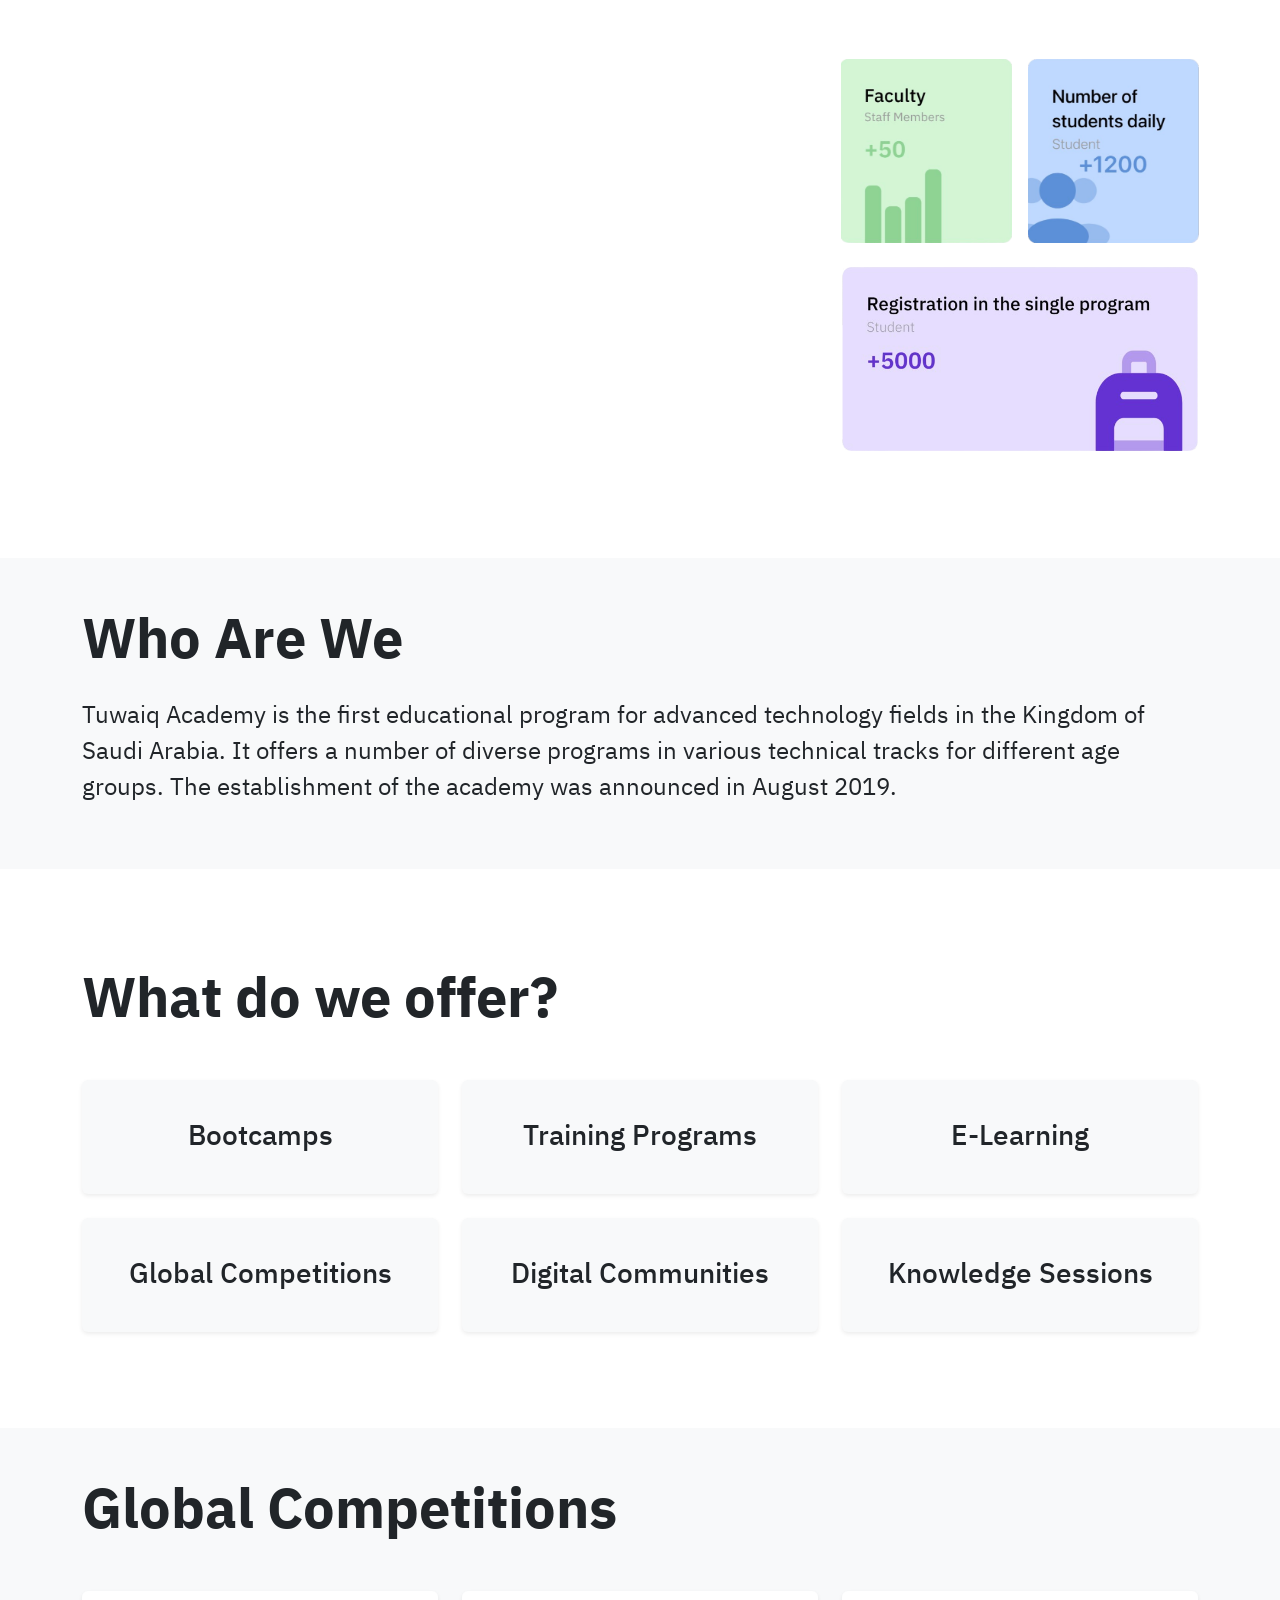
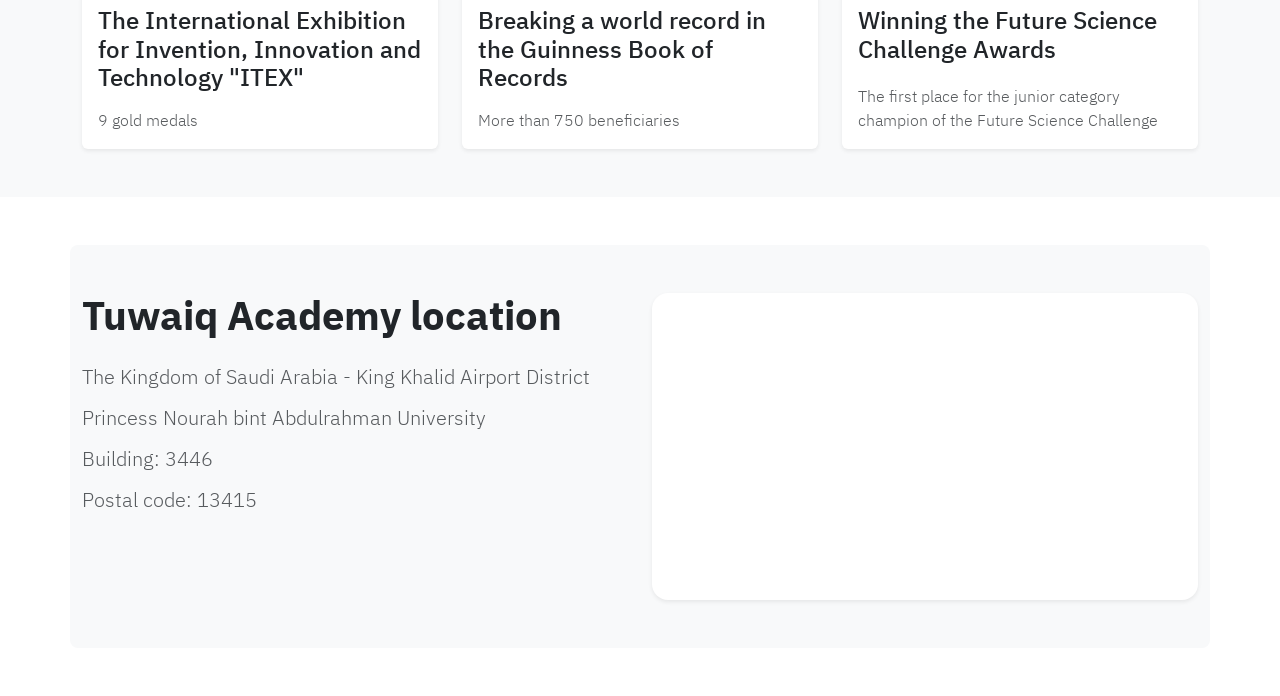
==== tuwaiq-about.html @ c7738448 "write an design tuwaiq-about.html" ====
<!doctype html>
<html lang="en">

<head>
    <meta charset="utf-8">
    <meta name="viewport" content="width=device-width, initial-scale=1">
    <title>Tuwaiq Partners</title>
    <link href="https://cdn.jsdelivr.net/npm/bootstrap@5.3.5/dist/css/bootstrap.min.css" rel="stylesheet"
        integrity="sha384-SgOJa3DmI69IUzQ2PVdRZhwQ+dy64/BUtbMJw1MZ8t5HZApcHrRKUc4W0kG879m7" crossorigin="anonymous">
    <link rel="icon" type="image/x-icon" href="https://cdn.tuwaiq.edu.sa/landing/images/logo/favicon.ico">
    <link href="https://fonts.googleapis.com/css2?family=IBM+Plex+Sans+Arabic&display=swap" rel="stylesheet">
    <link rel="stylesheet" href="p2-p3.css">
</head>

<body class="ibm-plex">
    <section>
        <div class="container py-5">

            <div class="row g-4 align-items-center">
                <div class="col-12 col-md-8">
                    <div class="ratio ratio-16x9 rounded-4 overflow-hidden">
                        <video src="media/page-3/introVideo.mp4" autoplay loop muted playsinline
                            class="w-100 h-100 object-fit-cover"></video>
                    </div>
                </div>
                <div class="col-12 col-md-4">
                    <div class="d-flex flex-column gap-4">
                        <div class="d-flex justify-content-center gap-3">
                            <img src="media/page-3/tuwaiq-faculy-N.png" alt="Faculty" class="img-fluid"
                                style="max-width: 48%;">
                            <img src="media/page-3/tuwaiq-students-N.png" alt="Students" class="img-fluid"
                                style="max-width: 48%;">
                        </div>
                        <img src="media/page-3/tuwaiq-registration-N.png" alt="Registration" class="img-fluid w-100">
                    </div>
                </div>
            </div>

        </div>
    </section>

    <section>
        <div class="py-5 bg-light mt-5 mb-5">
            <div class="container">
                <h1 class="mb-4 display-4 fw-bold">Who Are We </h1>
                <p class="fs-4">Tuwaiq Academy is the first educational program for advanced technology fields in the
                    Kingdom of Saudi Arabia. It offers a number of diverse programs in various technical tracks for
                    different age groups. The establishment of the academy was announced in August 2019. </p>
            </div>
        </div>
    </section>
    <section>
        <div class="container py-5 mt-5 mb-5">
            <h1 class="mb-5 display-4 fw-bold">What do we offer?</h1>

            <div class="row row-cols-1 row-cols-sm-2 row-cols-md-3 g-4">
                <div class="col">
                    <div class="card bg-light rounded shadow-sm border-0 p-4 h-100">
                        <div class="card-body d-flex align-items-center justify-content-center">
                            <h3 class="card-title text-center mb-0">Bootcamps</h3>
                        </div>
                    </div>
                </div>
                <div class="col">
                    <div class="card bg-light rounded shadow-sm border-0 p-4 h-100">
                        <div class="card-body d-flex align-items-center justify-content-center">
                            <h3 class="card-title text-center mb-0">Training Programs</h3>
                        </div>
                    </div>
                </div>
                <div class="col">
                    <div class="card bg-light rounded shadow-sm border-0 p-4 h-100">
                        <div class="card-body d-flex align-items-center justify-content-center">
                            <h3 class="card-title text-center mb-0">E-Learning</h3>
                        </div>
                    </div>
                </div>
                <div class="col">
                    <div class="card bg-light rounded shadow-sm border-0 p-4 h-100">
                        <div class="card-body d-flex align-items-center justify-content-center">
                            <h3 class="card-title text-center mb-0">Global Competitions</h3>
                        </div>
                    </div>
                </div>
                <div class="col">
                    <div class="card bg-light rounded shadow-sm border-0 p-4 h-100">
                        <div class="card-body d-flex align-items-center justify-content-center">
                            <h3 class="card-title text-center mb-0">Digital Communities</h3>
                        </div>
                    </div>
                </div>
                <div class="col">
                    <div class="card bg-light rounded shadow-sm border-0 p-4 h-100">
                        <div class="card-body d-flex align-items-center justify-content-center">
                            <h3 class="card-title text-center mb-0">Knowledge Sessions</h3>
                        </div>
                    </div>
                </div>

            </div>
        </div>
    </section>

    <section>
        <div class="py-5 bg-light mt-5 mb-5">
            <div class="container">
                <h1 class="mb-5 display-4 fw-bold">
                    Global Competitions
                </h1>

                <div class="row row-cols-1 row-cols-sm-2 row-cols-md-3 g-4">

                    <!-- Card 1 -->
                    <div class="col">
                        <div class="card rounded shadow-sm border-0 h-100">
                            <div class="card-body d-flex flex-column">
                                <h4 class="card-title mb-3">
                                    The International Exhibition for Invention, Innovation and Technology "ITEX"
                                </h4>
                                <p class="text-muted fw-light mb-0 mt-auto">
                                    9 gold medals
                                </p>
                            </div>
                        </div>
                    </div>

                    <!-- Card 2 -->
                    <div class="col">
                        <div class="card rounded shadow-sm border-0 h-100">
                            <div class="card-body d-flex flex-column">
                                <h4 class="card-title mb-3">
                                    Breaking a world record in the Guinness Book of Records
                                </h4>
                                <p class="text-muted fw-light mb-0 mt-auto">
                                    More than 750 beneficiaries
                                </p>
                            </div>
                        </div>
                    </div>

                    <!-- Card 3 -->
                    <div class="col">
                        <div class="card rounded shadow-sm border-0 h-100">
                            <div class="card-body d-flex flex-column">
                                <h4 class="card-title mb-3">
                                    Winning the Future Science Challenge Awards
                                </h4>
                                <p class="text-muted fw-light mb-0 mt-auto">
                                    The first place for the junior category champion of the Future Science Challenge
                                </p>
                            </div>
                        </div>
                    </div>

                </div>
            </div>
        </div>
    </section>

    <section>
        <div class="py-5 bg-light mt-5 mb-5 container rounded-3">
          <div class="row g-4 align-items-start">
            <div class="col-12 col-md-6">
              <h1 class="mb-4 fw-bold">Tuwaiq Academy location</h1>
              <p class="fw-light text-muted lh-sm fs-5">
                The Kingdom of Saudi Arabia - King Khalid Airport District
              </p>
              <p class="fw-light text-muted lh-sm fs-5">
                Princess Nourah bint Abdulrahman University
              </p>
              <p class="fw-light text-muted lh-sm fs-5">
                Building: 3446
              </p>
              <p class="fw-light text-muted lh-sm fs-5">
                Postal code: 13415
              </p>
            </div>
            <div class="col-12 col-md-6">
              <div class="card border-0 shadow-sm h-100 rounded-4">
                <div class="ratio ratio-16x9 ">
                  <iframe 
                    title="Tuwaiq Academy"
                    src="https://www.google.com/maps/embed?pb=!1m18!1m12!1m3!1d1810.1539078448845!2d46.71170533923792!3d24.85333437641443!2m3!1f0!2f0!3f0!3m2!1i1024!2i768!4f13.1!3m3!1m2!1s0x3e2efbd2d9c324c7%3A0x9124f530f1b56443!2sTuwaiq%20Academy!5e0!3m2!1sen!2ssa!4v1680601816319!5m2!1sen!2ssa" 
                    class="border-0 rounded-4"
                    allowfullscreen=""
                    loading="lazy"
                    referrerpolicy="no-referrer-when-downgrade">
                  </iframe>
                </div>
              </div>
            </div>
          </div>
        </div>
      </section>
      
    <script src="https://cdn.jsdelivr.net/npm/bootstrap@5.3.5/dist/js/bootstrap.bundle.min.js"
        integrity="sha384-k6d4wzSIapyDyv1kpU366/PK5hCdSbCRGRCMv+eplOQJWyd1fbcAu9OCUj5zNLiq" crossorigin="anonymous">
        </script>
</body>

</html>
---- p2-p3.css ----
.ui-sans-serif{
    font-family: ui-sans-serif,system-ui,sans-serif,"Apple Color Emoji","Segoe UI Emoji",Segoe UI Symbol,"Noto Color Emoji";
}
.gray-darker {
    background-color: #F0F0F0;
}

.logo-size {
    object-fit: contain;
}
.ibm-plex {
    font-family: 'IBM Plex Sans Arabic', sans-serif !important;
  }
  
.lite-brimary{
background-color: #f3f8ff;
}
.font-light {
    font-weight: 300;
}
.font-light-gray{
    color: #898989;
}
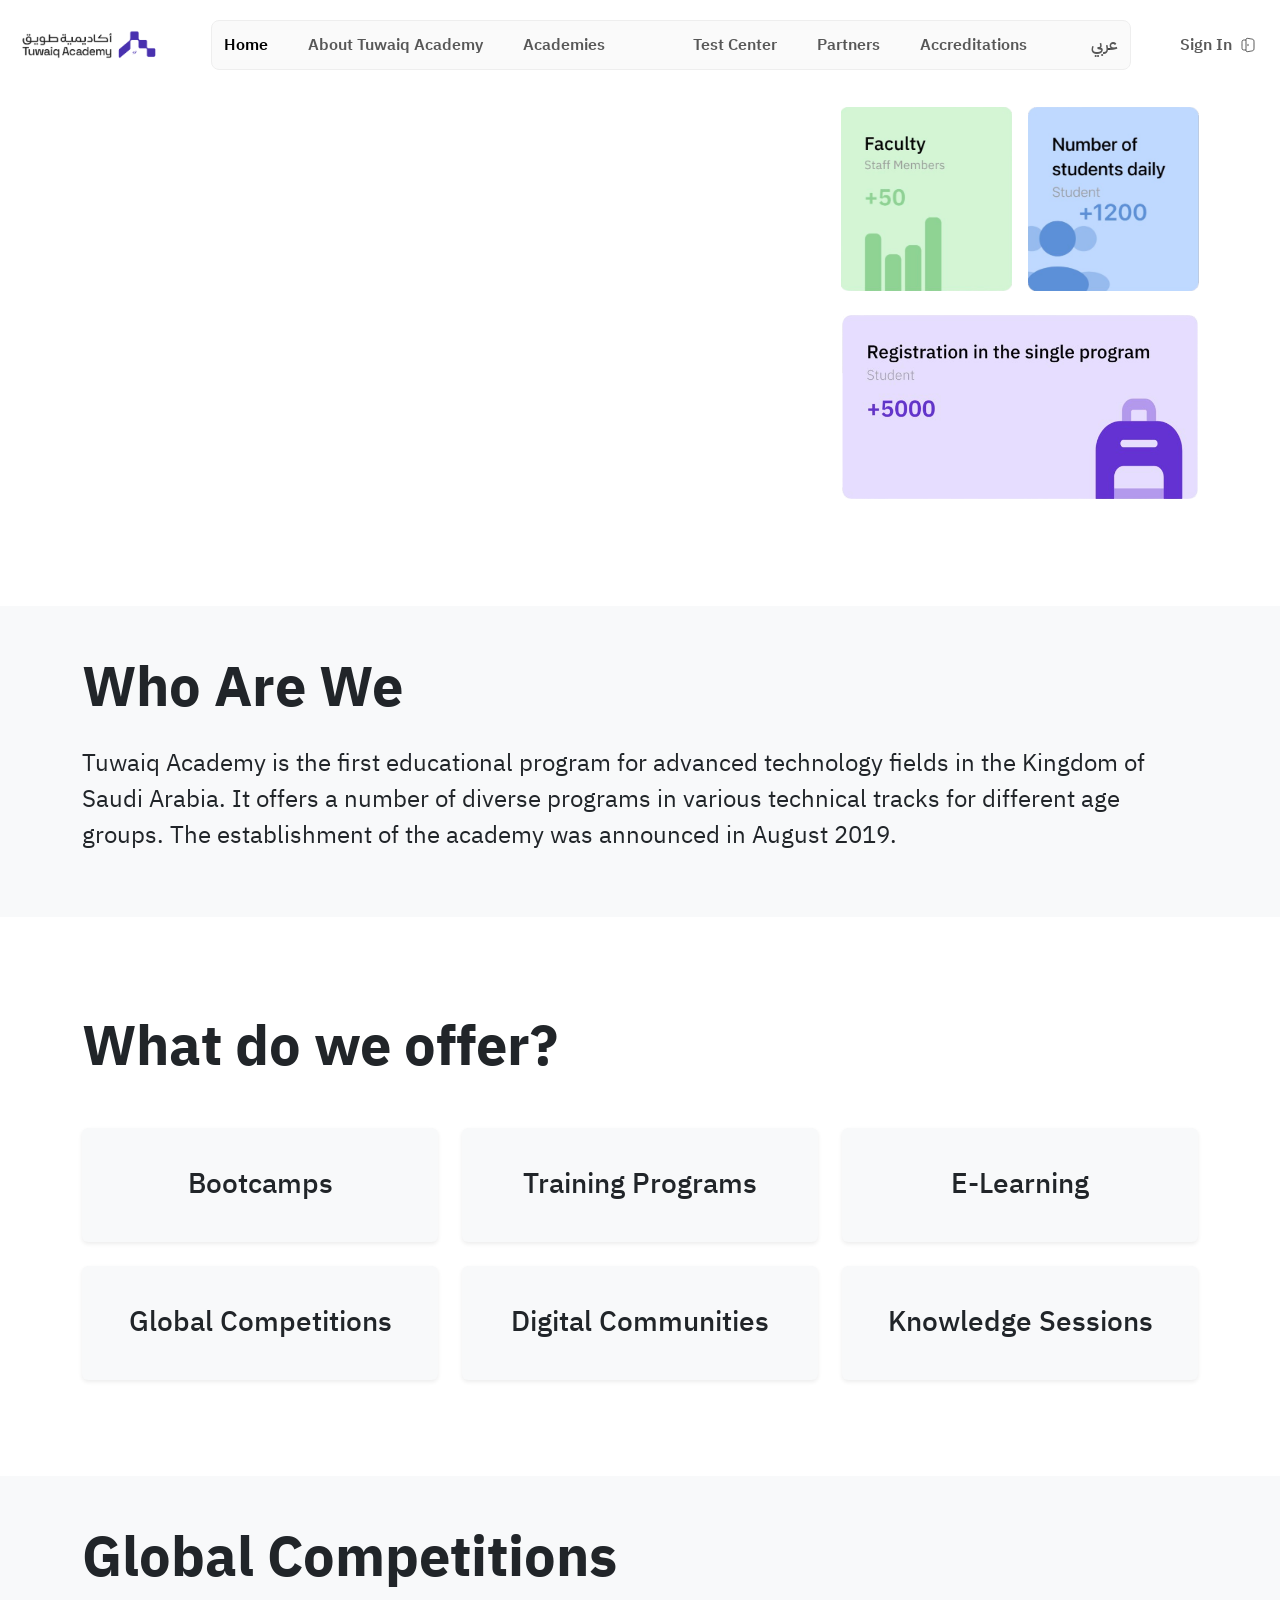
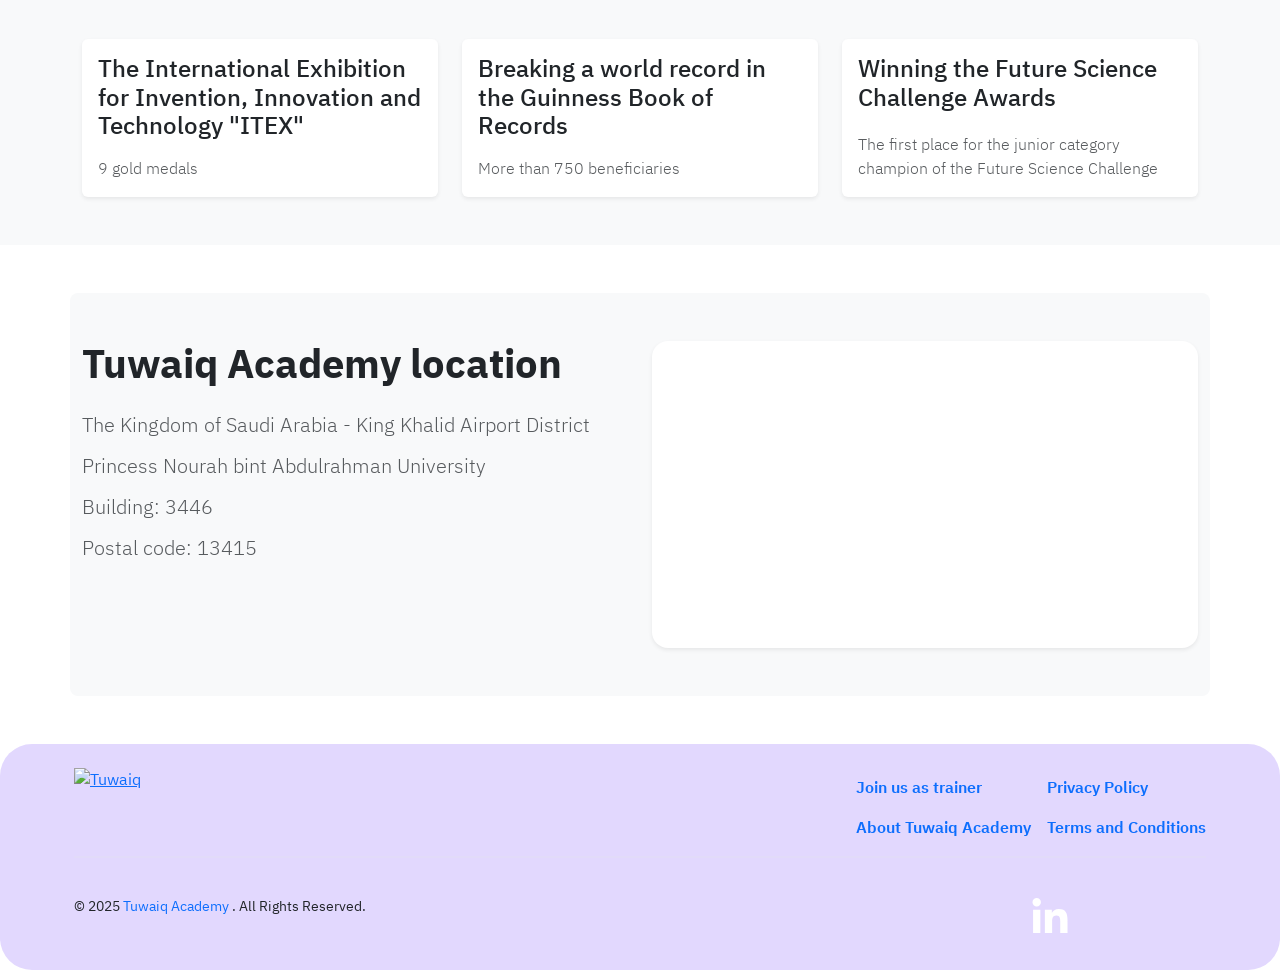
==== commit f437e77d: "add nav-bar and footer to other pages" ====
--- a/tuwaiq-about.html
+++ b/tuwaiq-about.html
@@ -12,7 +12,87 @@
     <link rel="stylesheet" href="p2-p3.css">
 </head>
 
-<body class="ibm-plex">
+<body class="ibm-plex mt-5">
+
+    <section>
+        <nav class="navbar navbar-expand-lg navbar-blur fixed-top">
+            <div class="container-fluid mx-1">
+                <!-- Logo -->
+                <a class="navbar-brand me-4" href="/">
+                    <img src="./media/logo-h.png" alt="Tuwaiq Academy" style="height: 7vh" />
+                </a>
+                <!-- Toggler (mobile) -->
+                <button class="navbar-toggler" type="button" data-bs-toggle="collapse" data-bs-target="#mainNav"
+                    aria-controls="mainNav" aria-expanded="false" aria-label="Toggle navigation">
+                    <span class="navbar-toggler-icon"></span>
+                </button>
+
+                <!-- Collapsible content -->
+                <div class="collapse navbar-collapse align-items-center" id="mainNav">
+                    <div
+                        class="d-flex flex-column flex-md-row collapse navbar-collapse justify-content-center gap-3 mb-md-0 mb-3">
+                        <div class="d-flex flex-column flex-md-row gap-5 p-1" style="
+                    border: #eeeeee 1px solid;
+                    background-color: #fafafa;
+                    border-radius: 0.5rem;
+                  ">
+                            <!-- Left + middle nav links -->
+                            <ul class="navbar-nav align-items-center gap-4">
+                                <li class="nav-item">
+                                    <a class="nav-link active fw-semibold" href="#">Home</a>
+                                </li>
+                                <li class="nav-item">
+                                    <a class="nav-link fw-semibold" href="#">About Tuwaiq Academy</a>
+                                </li>
+                                <li class="nav-item">
+                                    <a class="nav-link fw-semibold" href="#">Academies</a>
+                                </li>
+                                <!-- Divider (only on lg+) -->
+                                <div class="nav-divider d-none d-lg-block"></div>
+                            </ul>
+
+                            <!-- more nav links -->
+                            <ul class="navbar-nav align-items-center gap-4">
+                                <!-- remove this border -->
+                                <li class="nav-item">
+                                    <a class="nav-link fw-semibold" href="#">Test Center</a>
+                                </li>
+                                <li class="nav-item">
+                                    <a class="nav-link fw-semibold" href="#">Partners</a>
+                                </li>
+                                <li class="nav-item">
+                                    <a class="nav-link fw-semibold" href="#">Accreditations</a>
+                                </li>
+                                <!-- Divider (only on lg+) -->
+                                <div class="nav-divider d-none d-lg-block"></div>
+                                <li class="nav-item">
+                                    <a class="nav-link lang-pill fw-semibold" href="#">عربي</a>
+                                </li>
+                            </ul>
+                        </div>
+                    </div>
+
+                    <!-- push the next items to the right -->
+                    <ul class="navbar-nav ms-auto align-items-center">
+                        <li class="nav-item ms-3">
+                            <a class="nav-link signin-pill fw-semibold d-flex align-items-center" href="#">
+                                Sign In
+                                <svg xmlns="http://www.w3.org/2000/svg" width="1em" height="1em" fill="currentColor"
+                                    class="ms-2" viewBox="0 0 24 24">
+                                    <g fill="none" stroke="currentColor" stroke-width="1.5">
+                                        <path
+                                            d="M9 4.5H8c-2.357 0-3.536 0-4.268.732S3 7.143 3 9.5v5c0 2.357 0 3.535.732 4.268S5.643 19.5 8 19.5h1M9 6.476c0-2.293 0-3.44.707-4.067s1.788-.439 3.95-.062l2.33.407c2.394.417 3.591.626 4.302 1.504.711.879.711 2.149.711 4.69v6.105c0 2.54 0 3.81-.71 4.689-.712.878-1.91 1.087-4.304 1.505l-2.328.406c-2.162.377-3.243.565-3.95-.062S9 19.817 9 17.524z" />
+                                        <path stroke-linecap="round" d="M12 11v2" />
+                                    </g>
+                                </svg>
+                            </a>
+                        </li>
+                    </ul>
+                </div>
+            </div>
+        </nav>
+    </section>
+
     <section>
         <div class="container py-5">
 
@@ -159,40 +239,174 @@
 
     <section>
         <div class="py-5 bg-light mt-5 mb-5 container rounded-3">
-          <div class="row g-4 align-items-start">
-            <div class="col-12 col-md-6">
-              <h1 class="mb-4 fw-bold">Tuwaiq Academy location</h1>
-              <p class="fw-light text-muted lh-sm fs-5">
-                The Kingdom of Saudi Arabia - King Khalid Airport District
-              </p>
-              <p class="fw-light text-muted lh-sm fs-5">
-                Princess Nourah bint Abdulrahman University
-              </p>
-              <p class="fw-light text-muted lh-sm fs-5">
-                Building: 3446
-              </p>
-              <p class="fw-light text-muted lh-sm fs-5">
-                Postal code: 13415
-              </p>
-            </div>
-            <div class="col-12 col-md-6">
-              <div class="card border-0 shadow-sm h-100 rounded-4">
-                <div class="ratio ratio-16x9 ">
-                  <iframe 
-                    title="Tuwaiq Academy"
-                    src="https://www.google.com/maps/embed?pb=!1m18!1m12!1m3!1d1810.1539078448845!2d46.71170533923792!3d24.85333437641443!2m3!1f0!2f0!3f0!3m2!1i1024!2i768!4f13.1!3m3!1m2!1s0x3e2efbd2d9c324c7%3A0x9124f530f1b56443!2sTuwaiq%20Academy!5e0!3m2!1sen!2ssa!4v1680601816319!5m2!1sen!2ssa" 
-                    class="border-0 rounded-4"
-                    allowfullscreen=""
-                    loading="lazy"
-                    referrerpolicy="no-referrer-when-downgrade">
-                  </iframe>
-                </div>
-              </div>
-            </div>
-          </div>
-        </div>
-      </section>
-      
+            <div class="row g-4 align-items-start">
+                <div class="col-12 col-md-6">
+                    <h1 class="mb-4 fw-bold">Tuwaiq Academy location</h1>
+                    <p class="fw-light text-muted lh-sm fs-5">
+                        The Kingdom of Saudi Arabia - King Khalid Airport District
+                    </p>
+                    <p class="fw-light text-muted lh-sm fs-5">
+                        Princess Nourah bint Abdulrahman University
+                    </p>
+                    <p class="fw-light text-muted lh-sm fs-5">
+                        Building: 3446
+                    </p>
+                    <p class="fw-light text-muted lh-sm fs-5">
+                        Postal code: 13415
+                    </p>
+                </div>
+                <div class="col-12 col-md-6">
+                    <div class="card border-0 shadow-sm h-100 rounded-4">
+                        <div class="ratio ratio-16x9 ">
+                            <iframe title="Tuwaiq Academy"
+                                src="https://www.google.com/maps/embed?pb=!1m18!1m12!1m3!1d1810.1539078448845!2d46.71170533923792!3d24.85333437641443!2m3!1f0!2f0!3f0!3m2!1i1024!2i768!4f13.1!3m3!1m2!1s0x3e2efbd2d9c324c7%3A0x9124f530f1b56443!2sTuwaiq%20Academy!5e0!3m2!1sen!2ssa!4v1680601816319!5m2!1sen!2ssa"
+                                class="border-0 rounded-4" allowfullscreen="" loading="lazy"
+                                referrerpolicy="no-referrer-when-downgrade">
+                            </iframe>
+                        </div>
+                    </div>
+                </div>
+            </div>
+        </div>
+    </section>
+
+
+    <footer>
+        <div class="py-4 rounded-5 w-100 align-items-center" style="background-color: #e2d8fe">
+            <div class="container-xl mx-auto px-1 text-center text-sm-start rounded-5">
+                <!-- logo + links -->
+                <div
+                    class="d-flex flex-column flex-md-row align-items-center justify-content-center justify-content-md-between">
+                    <!-- logo on the left -->
+                    <div class="mb-3 mb-md-0">
+                        <a href="/" class="d-flex align-items-center gap-3">
+                            <img src="https://cdn.tuwaiq.edu.sa/landing/images/logo/logo-h.png" alt="Tuwaiq"
+                                style="height: 5rem" />
+                        </a>
+                    </div>
+
+                    <!-- links pushed to the right on md+ -->
+                    <div class="d-flex flex-column flex-md-row gap-3 ms-md-auto">
+                        <!-- First column -->
+                        <div class="flex-fill">
+                            <ul class="list-unstyled fw-semibold mb-0">
+                                <li class="mb-3">
+                                    <a href="https://tuwaiq.edu.sa/form/YxdJKJwy"
+                                        class="text-decoration-none text-tuwaiq">
+                                        Join us as trainer
+                                    </a>
+                                </li>
+                                <li>
+                                    <a href="/about" class="text-decoration-none text-tuwaiq">
+                                        About Tuwaiq Academy
+                                    </a>
+                                </li>
+                            </ul>
+                        </div>
+
+                        <!-- Second column -->
+                        <div class="flex-fill">
+                            <ul class="list-unstyled fw-semibold mb-0">
+                                <li class="mb-3">
+                                    <a href="/privacy" class="text-decoration-none text-tuwaiq">
+                                        Privacy Policy
+                                    </a>
+                                </li>
+                                <li>
+                                    <a href="/terms" class="text-decoration-none text-tuwaiq">
+                                        Terms and Conditions
+                                    </a>
+                                </li>
+                            </ul>
+                        </div>
+                    </div>
+                </div>
+
+                <!-- divider -->
+                <hr class="my-2 border border-custom" />
+
+                <!-- copyright + social icons -->
+                <div class="d-flex flex-column-reverse align-items-center flex-md-row justify-content-md-between">
+                    <span class="small mt-3 mt-md-0 text-tuwaiq">
+                        © 2025
+                        <a href="https://tuwaiq.edu.sa/" class="list-unstyled text-decoration-none text-tuwaiq">
+                            Tuwaiq Academy </a>. All Rights Reserved.
+                    </span>
+
+                    <div class="d-flex mt-3 gap-0 mt-md-4">
+                        <!-- LinkedIn -->
+                        <a href="https://www.linkedin.com/company/tuwaiqacademy">
+                            <div
+                                class="bg-purple rounded-pill p-2 d-flex justify-content-center align-items-center social-icon">
+                                <svg xmlns="http://www.w3.org/2000/svg" height="40" width="40" viewBox="0 0 448 512">
+                                    <path fill="#ffffff"
+                                        d="M100.3 448H7.4V148.9h92.9zM53.8 108.1C24.1 108.1 0 83.5 0 53.8a53.8 53.8 0 0 1 107.6 0c0 29.7-24.1 54.3-53.8 54.3zM447.9 448h-92.7V302.4c0-34.7-.7-79.2-48.3-79.2-48.3 0-55.7 37.7-55.7 76.7V448h-92.8V148.9h89.1v40.8h1.3c12.4-23.5 42.7-48.3 87.9-48.3 94 0 111.3 61.9 111.3 142.3V448z">
+                                    </path>
+                                </svg>
+                            </div>
+                            <span class="visually-hidden">LinkedIn</span>
+                        </a>
+
+                        <!-- Snapchat -->
+                        <a href="https://www.snapchat.com/add/tuwaiqacademy" class="text-white ms-3">
+                            <div
+                                class="bg-purple rounded-pill p-2 d-flex justify-content-center align-items-center social-icon">
+                                <svg xmlns="http://www.w3.org/2000/svg" viewBox="0 0 512 512">
+                                    <path fill="#ffffff"
+                                        d="M496.9 366.6c-3.4-9.2-9.8-14.1-17.1-18.2-1.4-.8-2.6-1.5-3.7-1.9-2.2-1.1-4.4-2.2-6.6-3.4-22.8-12.1-40.6-27.3-53-45.4a102.9 102.9 0 0 1 -9.1-16.1c-1.1-3-1-4.7-.2-6.3a10.2 10.2 0 0 1 2.9-3c3.9-2.6 8-5.2 10.7-7 4.9-3.2 8.8-5.7 11.2-7.4 9.4-6.5 15.9-13.5 20-21.3a42.4 42.4 0 0 0 2.1-35.2c-6.2-16.3-21.6-26.4-40.3-26.4a55.5 55.5 0 0 0 -11.7 1.2c-1 .2-2.1 .5-3.1 .7 .2-11.2-.1-22.9-1.1-34.5-3.5-40.8-17.8-62.1-32.7-79.2A130.2 130.2 0 0 0 332.1 36.4C309.5 23.5 283.9 17 256 17S202.6 23.5 180 36.4a129.7 129.7 0 0 0 -33.3 26.8c-14.9 17-29.2 38.4-32.7 79.2-1 11.6-1.2 23.4-1.1 34.5-1-.3-2-.5-3.1-.7a55.5 55.5 0 0 0 -11.7-1.2c-18.7 0-34.1 10.1-40.3 26.4a42.4 42.4 0 0 0 2 35.2c4.1 7.8 10.7 14.7 20 21.3 2.5 1.7 6.4 4.2 11.2 7.4 2.6 1.7 6.5 4.2 10.3 6.7a11.1 11.1 0 0 1 3.3 3.3c.8 1.6 .8 3.4-.4 6.6a102 102 0 0 1 -8.9 15.8c-12.1 17.7-29.4 32.6-51.4 44.6C32.4 348.6 20.2 352.8 15.1 366.7c-3.9 10.5-1.3 22.5 8.5 32.6a49.1 49.1 0 0 0 12.4 9.4 134.3 134.3 0 0 0 30.3 12.1 20 20 0 0 1 6.1 2.7c3.6 3.1 3.1 7.9 7.8 14.8a34.5 34.5 0 0 0 9 9.1c10 6.9 21.3 7.4 33.2 7.8 10.8 .4 23 .9 36.9 5.5 5.8 1.9 11.8 5.6 18.7 9.9C194.8 481 217.7 495 256 495s61.3-14.1 78.1-24.4c6.9-4.2 12.9-7.9 18.5-9.8 13.9-4.6 26.2-5.1 36.9-5.5 11.9-.5 23.2-.9 33.2-7.8a34.6 34.6 0 0 0 10.2-11.2c3.4-5.8 3.3-9.9 6.6-12.8a19 19 0 0 1 5.8-2.6A134.9 134.9 0 0 0 476 408.7a48.3 48.3 0 0 0 13-10.2l.1-.1C498.4 388.5 500.7 376.9 496.9 366.6zm-34 18.3c-20.7 11.5-34.5 10.2-45.3 17.1-9.1 5.9-3.7 18.5-10.3 23.1-8.1 5.6-32.2-.4-63.2 9.9-25.6 8.5-42 32.8-88 32.8s-62-24.3-88.1-32.9c-31-10.3-55.1-4.2-63.2-9.9-6.6-4.6-1.2-17.2-10.3-23.1-10.7-6.9-24.5-5.7-45.3-17.1-13.2-7.3-5.7-11.8-1.3-13.9 75.1-36.4 87.1-92.6 87.7-96.7 .6-5 1.4-9-4.2-14.1-5.4-5-29.2-19.7-35.8-24.3-10.9-7.6-15.7-15.3-12.2-24.6 2.5-6.5 8.5-8.9 14.9-8.9a27.6 27.6 0 0 1 6 .7c12 2.6 23.7 8.6 30.4 10.2a10.7 10.7 0 0 0 2.5 .3c3.6 0 4.9-1.8 4.6-5.9-.8-13.1-2.6-38.7-.6-62.6 2.8-32.9 13.4-49.2 26-63.6 6.1-6.9 34.5-37 88.9-37s82.9 29.9 88.9 36.8c12.6 14.4 23.2 30.7 26 63.6 2.1 23.9 .3 49.5-.6 62.6-.3 4.3 1 5.9 4.6 5.9a10.6 10.6 0 0 0 2.5-.3c6.7-1.6 18.4-7.6 30.4-10.2a27.6 27.6 0 0 1 6-.7c6.4 0 12.4 2.5 14.9 8.9 3.5 9.4-1.2 17-12.2 24.6-6.6 4.6-30.4 19.3-35.8 24.3-5.6 5.1-4.8 9.1-4.2 14.1 .5 4.2 12.5 60.4 87.7 96.7C468.6 373 476.1 377.5 462.9 384.9z">
+                                    </path>
+                                </svg>
+                            </div>
+                            <span class="visually-hidden">Snapchat</span>
+                        </a>
+
+                        <!-- YouTube -->
+                        <a href="https://www.youtube.com/channel/UC_pOwgeaVK7bg3z7fJB5N8w" class="text-white ms-3">
+                            <div
+                                class="bg-purple rounded-pill p-2 d-flex justify-content-center align-items-center social-icon">
+                                <svg xmlns="http://www.w3.org/2000/svg" viewBox="0 0 576 512">
+                                    <path fill="#ffffff"
+                                        d="M549.7 124.1c-6.3-23.7-24.8-42.3-48.3-48.6C458.8 64 288 64 288 64S117.2 64 74.6 75.5c-23.5 6.3-42 24.9-48.3 48.6-11.4 42.9-11.4 132.3-11.4 132.3s0 89.4 11.4 132.3c6.3 23.7 24.8 41.5 48.3 47.8C117.2 448 288 448 288 448s170.8 0 213.4-11.5c23.5-6.3 42-24.2 48.3-47.8 11.4-42.9 11.4-132.3 11.4-132.3s0-89.4-11.4-132.3zm-317.5 213.5V175.2l142.7 81.2-142.7 81.2z">
+                                    </path>
+                                </svg>
+                            </div>
+                            <span class="visually-hidden">YouTube</span>
+                        </a>
+
+                        <!-- Twitter -->
+                        <a href="https://twitter.com/TuwaiqAcademy" class="text-white ms-3">
+                            <div
+                                class="bg-purple rounded-pill p-2 d-flex justify-content-center align-items-center social-icon">
+                                <!-- insert the full original Twitter <svg> here -->
+                                <svg xmlns="http://www.w3.org/2000/svg" viewBox="0 0 512 512">
+                                    <path fill="#ffffff"
+                                        d="M389.2 48h70.6L305.6 224.2 487 464H345L233.7 318.6 106.5 464H35.8L200.7 275.5 26.8 48H172.4L272.9 180.9 389.2 48zM364.4 421.8h39.1L151.1 88h-42L364.4 421.8z">
+                                    </path>
+                                </svg>
+                            </div>
+                            <span class="visually-hidden">Twitter</span>
+                        </a>
+
+                        <!-- Discord -->
+                        <a href="https://discord.gg/DWpUH7wFxj" class="text-white ms-3">
+                            <div
+                                class="bg-purple rounded-pill p-2 d-flex justify-content-center align-items-center social-icon">
+                                <svg aria-hidden="true" xmlns="http://www.w3.org/2000/svg" fill="currentColor"
+                                    viewBox="0 0 21 16">
+                                    <path
+                                        d="M16.942 1.556a16.3 16.3 0 0 0-4.126-1.3 12.04 12.04 0 0 0-.529 1.1 15.175 15.175 0 0 0-4.573 0 11.585 11.585 0 0 0-.535-1.1 16.274 16.274 0 0 0-4.129 1.3A17.392 17.392 0 0 0 .182 13.218a15.785 15.785 0 0 0 4.963 2.521c.41-.564.773-1.16 1.084-1.785a10.63 10.63 0 0 1-1.706-.83c.143-.106.283-.217.418-.33a11.664 11.664 0 0 0 10.118 0c.137.113.277.224.418.33-.544.328-1.116.606-1.71.832a12.52 12.52 0 0 0 1.084 1.785 16.46 16.46 0 0 0 5.064-2.595 17.286 17.286 0 0 0-2.973-11.59ZM6.678 10.813a1.941 1.941 0 0 1-1.8-2.045 1.93 1.93 0 0 1 1.8-2.047 1.919 1.919 0 0 1 1.8 2.047 1.93 1.93 0 0 1-1.8 2.045Zm6.644 0a1.94 1.94 0 0 1-1.8-2.045 1.93 1.93 0 0 1 1.8-2.047 1.918 1.918 0 0 1 1.8 2.047 1.93 1.93 0 0 1-1.8 2.045Z">
+                                    </path>
+                                </svg>
+                            </div>
+                            <span class="visually-hidden">Discord</span>
+                        </a>
+                    </div>
+                </div>
+            </div>
+        </div>
+
+    </footer>
+
     <script src="https://cdn.jsdelivr.net/npm/bootstrap@5.3.5/dist/js/bootstrap.bundle.min.js"
         integrity="sha384-k6d4wzSIapyDyv1kpU366/PK5hCdSbCRGRCMv+eplOQJWyd1fbcAu9OCUj5zNLiq" crossorigin="anonymous">
         </script>
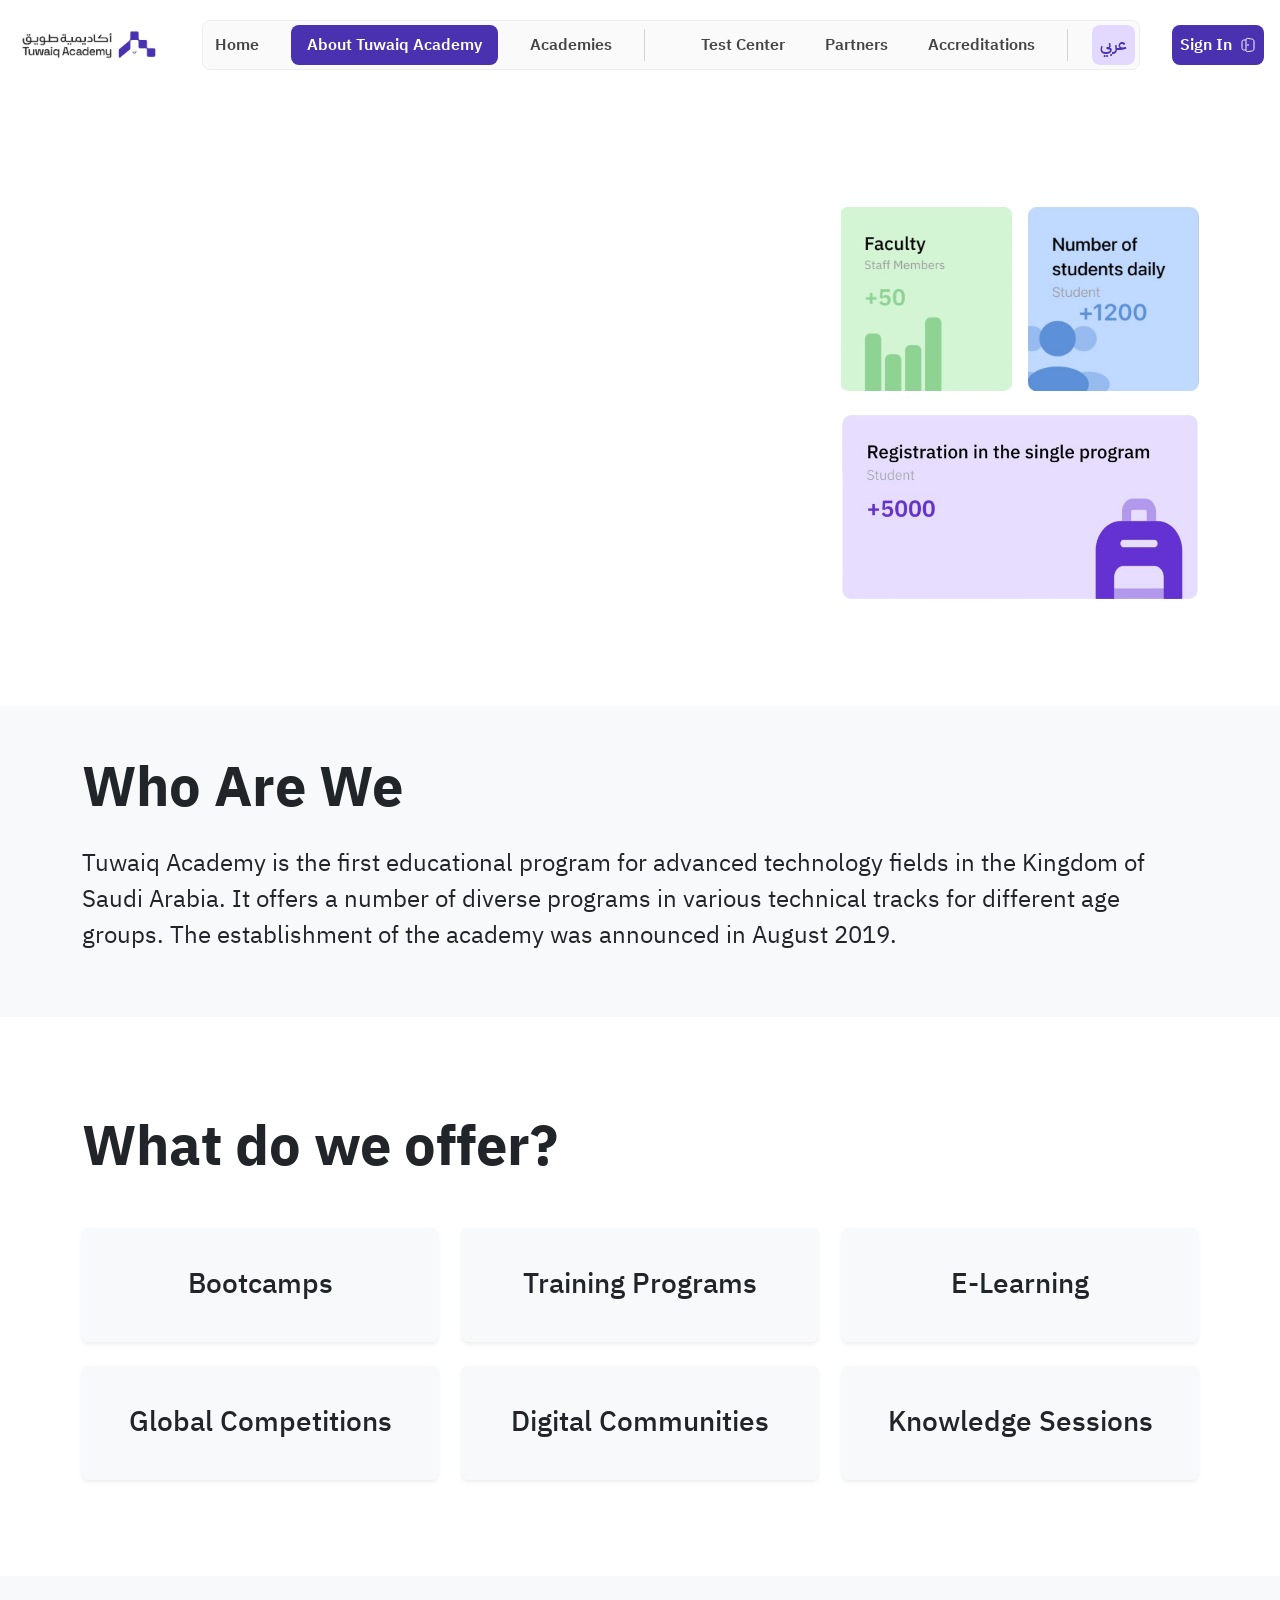
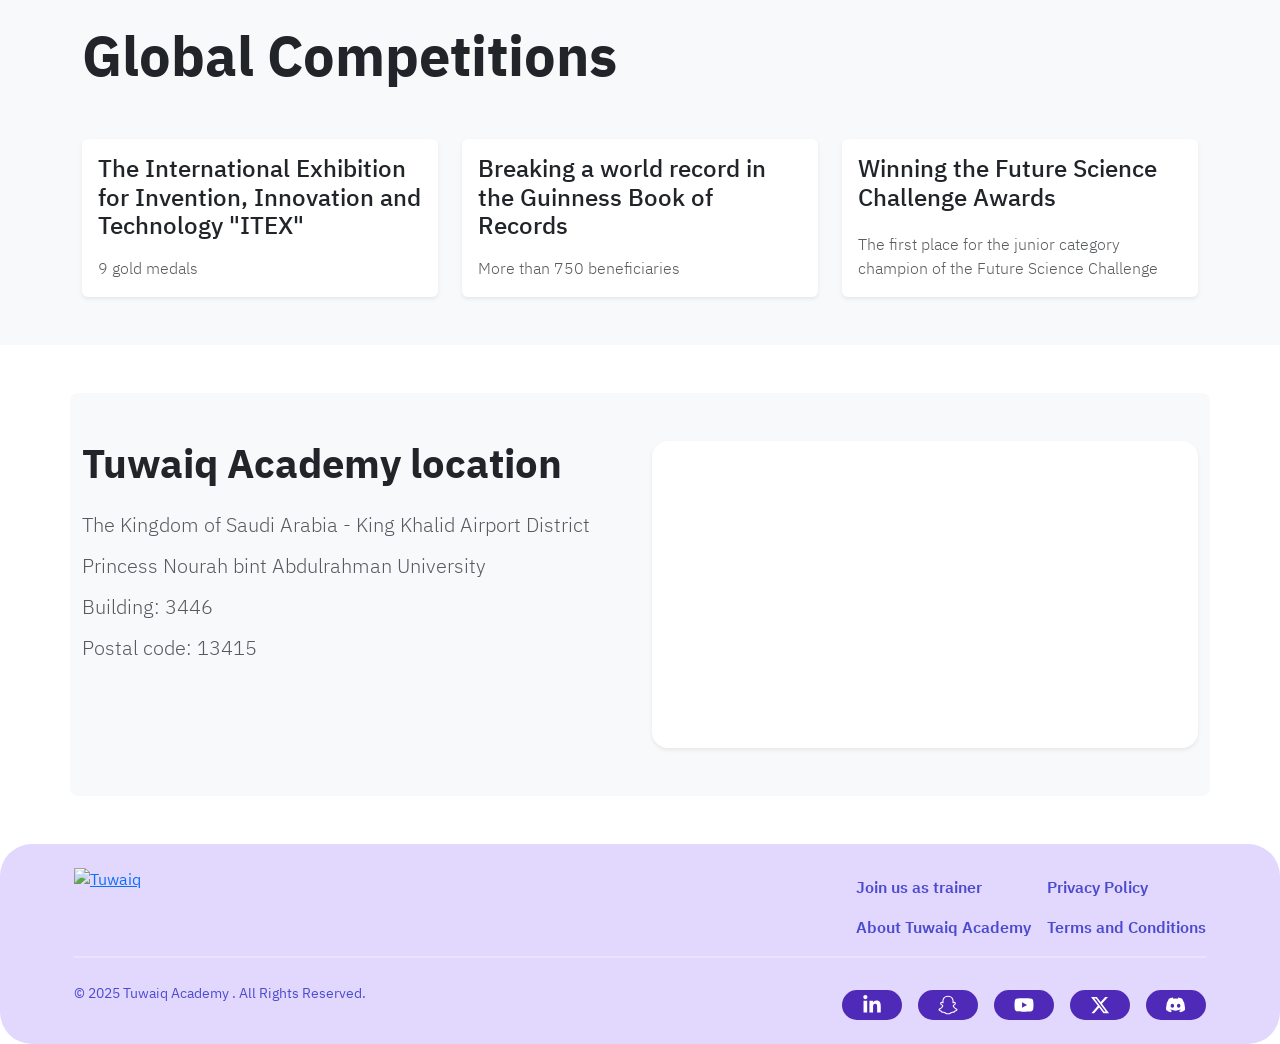
==== commit f7948aa6: "added footer/header style and links" ====
--- a/tuwaiq-about.html
+++ b/tuwaiq-about.html
@@ -1,415 +1,526 @@
-<!doctype html>
+<!DOCTYPE html>
 <html lang="en">
-
-<head>
-    <meta charset="utf-8">
-    <meta name="viewport" content="width=device-width, initial-scale=1">
+  <head>
+    <meta charset="utf-8" />
+    <meta name="viewport" content="width=device-width, initial-scale=1" />
     <title>Tuwaiq Partners</title>
-    <link href="https://cdn.jsdelivr.net/npm/bootstrap@5.3.5/dist/css/bootstrap.min.css" rel="stylesheet"
-        integrity="sha384-SgOJa3DmI69IUzQ2PVdRZhwQ+dy64/BUtbMJw1MZ8t5HZApcHrRKUc4W0kG879m7" crossorigin="anonymous">
-    <link rel="icon" type="image/x-icon" href="https://cdn.tuwaiq.edu.sa/landing/images/logo/favicon.ico">
-    <link href="https://fonts.googleapis.com/css2?family=IBM+Plex+Sans+Arabic&display=swap" rel="stylesheet">
-    <link rel="stylesheet" href="p2-p3.css">
-</head>
-
-<body class="ibm-plex mt-5">
-
+    <link
+      href="https://cdn.jsdelivr.net/npm/bootstrap@5.3.5/dist/css/bootstrap.min.css"
+      rel="stylesheet"
+      integrity="sha384-SgOJa3DmI69IUzQ2PVdRZhwQ+dy64/BUtbMJw1MZ8t5HZApcHrRKUc4W0kG879m7"
+      crossorigin="anonymous"
+    />
+    <link
+      rel="icon"
+      type="image/x-icon"
+      href="https://cdn.tuwaiq.edu.sa/landing/images/logo/favicon.ico"
+    />
+    <link
+      href="https://fonts.googleapis.com/css2?family=IBM+Plex+Sans+Arabic&display=swap"
+      rel="stylesheet"
+    />
+    <link rel="stylesheet" href="p2-p3.css" />
+    <link rel="stylesheet" href="style.css" />
+  </head>
+
+  <body class="ibm-plex mt-5">
     <section>
-        <nav class="navbar navbar-expand-lg navbar-blur fixed-top">
-            <div class="container-fluid mx-1">
-                <!-- Logo -->
-                <a class="navbar-brand me-4" href="/">
-                    <img src="./media/logo-h.png" alt="Tuwaiq Academy" style="height: 7vh" />
+      <nav class="navbar navbar-expand-lg navbar-blur fixed-top">
+        <div class="container-fluid mx-1">
+          <!-- Logo -->
+          <a class="navbar-brand me-4" href="/">
+            <img
+              src="./media/logo-h.png"
+              alt="Tuwaiq Academy"
+              style="height: 7vh"
+            />
+          </a>
+          <!-- Toggler (mobile) -->
+          <button
+            class="navbar-toggler"
+            type="button"
+            data-bs-toggle="collapse"
+            data-bs-target="#mainNav"
+            aria-controls="mainNav"
+            aria-expanded="false"
+            aria-label="Toggle navigation"
+          >
+            <span class="navbar-toggler-icon"></span>
+          </button>
+
+          <!-- Collapsible content -->
+          <div class="collapse navbar-collapse align-items-center" id="mainNav">
+            <div
+              class="d-flex flex-column flex-md-row collapse navbar-collapse justify-content-center gap-3 mb-md-0 mb-3"
+            >
+              <div
+                class="d-flex flex-column flex-md-row gap-5 p-1"
+                style="
+                  border: #eeeeee 1px solid;
+                  background-color: #fafafa;
+                  border-radius: 0.5rem;
+                "
+              >
+                <!-- Left + middle nav links -->
+                <ul class="navbar-nav align-items-center gap-4">
+                  <li class="nav-item">
+                    <a class="nav-link fw-semibold" href="index.html">Home</a>
+                  </li>
+                  <li class="nav-item">
+                    <a
+                      class="nav-link active fw-semibold"
+                      href="tuwaiq-about.html"
+                      >About Tuwaiq Academy</a
+                    >
+                  </li>
+                  <li class="nav-item">
+                    <a class="nav-link fw-semibold" href="#">Academies</a>
+                  </li>
+                  <!-- Divider (only on lg+) -->
+                  <div class="nav-divider d-none d-lg-block"></div>
+                </ul>
+
+                <!-- more nav links -->
+                <ul class="navbar-nav align-items-center gap-4">
+                  <!-- remove this border -->
+                  <li class="nav-item">
+                    <a class="nav-link fw-semibold" href="#">Test Center</a>
+                  </li>
+                  <li class="nav-item">
+                    <a class="nav-link fw-semibold" href="tuwaiq-Partners.html"
+                      >Partners</a
+                    >
+                  </li>
+                  <li class="nav-item">
+                    <a class="nav-link fw-semibold" href="#">Accreditations</a>
+                  </li>
+                  <!-- Divider (only on lg+) -->
+                  <div class="nav-divider d-none d-lg-block"></div>
+                  <li class="nav-item">
+                    <a class="nav-link lang-pill fw-semibold" href="#">عربي</a>
+                  </li>
+                </ul>
+              </div>
+            </div>
+
+            <!-- push the next items to the right -->
+            <ul class="navbar-nav ms-auto align-items-center">
+              <li class="nav-item ms-3">
+                <a
+                  class="nav-link signin-pill fw-semibold d-flex align-items-center"
+                  href="#"
+                >
+                  Sign In
+                  <svg
+                    xmlns="http://www.w3.org/2000/svg"
+                    width="1em"
+                    height="1em"
+                    fill="currentColor"
+                    class="ms-2"
+                    viewBox="0 0 24 24"
+                  >
+                    <g fill="none" stroke="currentColor" stroke-width="1.5">
+                      <path
+                        d="M9 4.5H8c-2.357 0-3.536 0-4.268.732S3 7.143 3 9.5v5c0 2.357 0 3.535.732 4.268S5.643 19.5 8 19.5h1M9 6.476c0-2.293 0-3.44.707-4.067s1.788-.439 3.95-.062l2.33.407c2.394.417 3.591.626 4.302 1.504.711.879.711 2.149.711 4.69v6.105c0 2.54 0 3.81-.71 4.689-.712.878-1.91 1.087-4.304 1.505l-2.328.406c-2.162.377-3.243.565-3.95-.062S9 19.817 9 17.524z"
+                      />
+                      <path stroke-linecap="round" d="M12 11v2" />
+                    </g>
+                  </svg>
                 </a>
-                <!-- Toggler (mobile) -->
-                <button class="navbar-toggler" type="button" data-bs-toggle="collapse" data-bs-target="#mainNav"
-                    aria-controls="mainNav" aria-expanded="false" aria-label="Toggle navigation">
-                    <span class="navbar-toggler-icon"></span>
-                </button>
-
-                <!-- Collapsible content -->
-                <div class="collapse navbar-collapse align-items-center" id="mainNav">
-                    <div
-                        class="d-flex flex-column flex-md-row collapse navbar-collapse justify-content-center gap-3 mb-md-0 mb-3">
-                        <div class="d-flex flex-column flex-md-row gap-5 p-1" style="
-                    border: #eeeeee 1px solid;
-                    background-color: #fafafa;
-                    border-radius: 0.5rem;
-                  ">
-                            <!-- Left + middle nav links -->
-                            <ul class="navbar-nav align-items-center gap-4">
-                                <li class="nav-item">
-                                    <a class="nav-link active fw-semibold" href="#">Home</a>
-                                </li>
-                                <li class="nav-item">
-                                    <a class="nav-link fw-semibold" href="#">About Tuwaiq Academy</a>
-                                </li>
-                                <li class="nav-item">
-                                    <a class="nav-link fw-semibold" href="#">Academies</a>
-                                </li>
-                                <!-- Divider (only on lg+) -->
-                                <div class="nav-divider d-none d-lg-block"></div>
-                            </ul>
-
-                            <!-- more nav links -->
-                            <ul class="navbar-nav align-items-center gap-4">
-                                <!-- remove this border -->
-                                <li class="nav-item">
-                                    <a class="nav-link fw-semibold" href="#">Test Center</a>
-                                </li>
-                                <li class="nav-item">
-                                    <a class="nav-link fw-semibold" href="#">Partners</a>
-                                </li>
-                                <li class="nav-item">
-                                    <a class="nav-link fw-semibold" href="#">Accreditations</a>
-                                </li>
-                                <!-- Divider (only on lg+) -->
-                                <div class="nav-divider d-none d-lg-block"></div>
-                                <li class="nav-item">
-                                    <a class="nav-link lang-pill fw-semibold" href="#">عربي</a>
-                                </li>
-                            </ul>
-                        </div>
-                    </div>
-
-                    <!-- push the next items to the right -->
-                    <ul class="navbar-nav ms-auto align-items-center">
-                        <li class="nav-item ms-3">
-                            <a class="nav-link signin-pill fw-semibold d-flex align-items-center" href="#">
-                                Sign In
-                                <svg xmlns="http://www.w3.org/2000/svg" width="1em" height="1em" fill="currentColor"
-                                    class="ms-2" viewBox="0 0 24 24">
-                                    <g fill="none" stroke="currentColor" stroke-width="1.5">
-                                        <path
-                                            d="M9 4.5H8c-2.357 0-3.536 0-4.268.732S3 7.143 3 9.5v5c0 2.357 0 3.535.732 4.268S5.643 19.5 8 19.5h1M9 6.476c0-2.293 0-3.44.707-4.067s1.788-.439 3.95-.062l2.33.407c2.394.417 3.591.626 4.302 1.504.711.879.711 2.149.711 4.69v6.105c0 2.54 0 3.81-.71 4.689-.712.878-1.91 1.087-4.304 1.505l-2.328.406c-2.162.377-3.243.565-3.95-.062S9 19.817 9 17.524z" />
-                                        <path stroke-linecap="round" d="M12 11v2" />
-                                    </g>
-                                </svg>
-                            </a>
-                        </li>
-                    </ul>
-                </div>
-            </div>
-        </nav>
+              </li>
+            </ul>
+          </div>
+        </div>
+      </nav>
     </section>
 
     <section>
-        <div class="container py-5">
-
-            <div class="row g-4 align-items-center">
-                <div class="col-12 col-md-8">
-                    <div class="ratio ratio-16x9 rounded-4 overflow-hidden">
-                        <video src="media/page-3/introVideo.mp4" autoplay loop muted playsinline
-                            class="w-100 h-100 object-fit-cover"></video>
-                    </div>
-                </div>
-                <div class="col-12 col-md-4">
-                    <div class="d-flex flex-column gap-4">
-                        <div class="d-flex justify-content-center gap-3">
-                            <img src="media/page-3/tuwaiq-faculy-N.png" alt="Faculty" class="img-fluid"
-                                style="max-width: 48%;">
-                            <img src="media/page-3/tuwaiq-students-N.png" alt="Students" class="img-fluid"
-                                style="max-width: 48%;">
-                        </div>
-                        <img src="media/page-3/tuwaiq-registration-N.png" alt="Registration" class="img-fluid w-100">
-                    </div>
-                </div>
-            </div>
-
-        </div>
+      <div class="container py-5">
+        <div class="row g-4 align-items-center">
+          <div class="col-12 col-md-8">
+            <div class="ratio ratio-16x9 rounded-4 overflow-hidden">
+              <video
+                src="media/page-3/introVideo.mp4"
+                autoplay
+                loop
+                muted
+                playsinline
+                class="w-100 h-100 object-fit-cover"
+              ></video>
+            </div>
+          </div>
+          <div class="col-12 col-md-4">
+            <div class="d-flex flex-column gap-4">
+              <div class="d-flex justify-content-center gap-3">
+                <img
+                  src="media/page-3/tuwaiq-faculy-N.png"
+                  alt="Faculty"
+                  class="img-fluid"
+                  style="max-width: 48%"
+                />
+                <img
+                  src="media/page-3/tuwaiq-students-N.png"
+                  alt="Students"
+                  class="img-fluid"
+                  style="max-width: 48%"
+                />
+              </div>
+              <img
+                src="media/page-3/tuwaiq-registration-N.png"
+                alt="Registration"
+                class="img-fluid w-100"
+              />
+            </div>
+          </div>
+        </div>
+      </div>
     </section>
 
     <section>
-        <div class="py-5 bg-light mt-5 mb-5">
-            <div class="container">
-                <h1 class="mb-4 display-4 fw-bold">Who Are We </h1>
-                <p class="fs-4">Tuwaiq Academy is the first educational program for advanced technology fields in the
-                    Kingdom of Saudi Arabia. It offers a number of diverse programs in various technical tracks for
-                    different age groups. The establishment of the academy was announced in August 2019. </p>
-            </div>
-        </div>
+      <div class="py-5 bg-light mt-5 mb-5">
+        <div class="container">
+          <h1 class="mb-4 display-4 fw-bold">Who Are We</h1>
+          <p class="fs-4">
+            Tuwaiq Academy is the first educational program for advanced
+            technology fields in the Kingdom of Saudi Arabia. It offers a number
+            of diverse programs in various technical tracks for different age
+            groups. The establishment of the academy was announced in August
+            2019.
+          </p>
+        </div>
+      </div>
     </section>
     <section>
-        <div class="container py-5 mt-5 mb-5">
-            <h1 class="mb-5 display-4 fw-bold">What do we offer?</h1>
-
-            <div class="row row-cols-1 row-cols-sm-2 row-cols-md-3 g-4">
-                <div class="col">
-                    <div class="card bg-light rounded shadow-sm border-0 p-4 h-100">
-                        <div class="card-body d-flex align-items-center justify-content-center">
-                            <h3 class="card-title text-center mb-0">Bootcamps</h3>
-                        </div>
-                    </div>
-                </div>
-                <div class="col">
-                    <div class="card bg-light rounded shadow-sm border-0 p-4 h-100">
-                        <div class="card-body d-flex align-items-center justify-content-center">
-                            <h3 class="card-title text-center mb-0">Training Programs</h3>
-                        </div>
-                    </div>
-                </div>
-                <div class="col">
-                    <div class="card bg-light rounded shadow-sm border-0 p-4 h-100">
-                        <div class="card-body d-flex align-items-center justify-content-center">
-                            <h3 class="card-title text-center mb-0">E-Learning</h3>
-                        </div>
-                    </div>
-                </div>
-                <div class="col">
-                    <div class="card bg-light rounded shadow-sm border-0 p-4 h-100">
-                        <div class="card-body d-flex align-items-center justify-content-center">
-                            <h3 class="card-title text-center mb-0">Global Competitions</h3>
-                        </div>
-                    </div>
-                </div>
-                <div class="col">
-                    <div class="card bg-light rounded shadow-sm border-0 p-4 h-100">
-                        <div class="card-body d-flex align-items-center justify-content-center">
-                            <h3 class="card-title text-center mb-0">Digital Communities</h3>
-                        </div>
-                    </div>
-                </div>
-                <div class="col">
-                    <div class="card bg-light rounded shadow-sm border-0 p-4 h-100">
-                        <div class="card-body d-flex align-items-center justify-content-center">
-                            <h3 class="card-title text-center mb-0">Knowledge Sessions</h3>
-                        </div>
-                    </div>
-                </div>
-
-            </div>
-        </div>
+      <div class="container py-5 mt-5 mb-5">
+        <h1 class="mb-5 display-4 fw-bold">What do we offer?</h1>
+
+        <div class="row row-cols-1 row-cols-sm-2 row-cols-md-3 g-4">
+          <div class="col">
+            <div class="card bg-light rounded shadow-sm border-0 p-4 h-100">
+              <div
+                class="card-body d-flex align-items-center justify-content-center"
+              >
+                <h3 class="card-title text-center mb-0">Bootcamps</h3>
+              </div>
+            </div>
+          </div>
+          <div class="col">
+            <div class="card bg-light rounded shadow-sm border-0 p-4 h-100">
+              <div
+                class="card-body d-flex align-items-center justify-content-center"
+              >
+                <h3 class="card-title text-center mb-0">Training Programs</h3>
+              </div>
+            </div>
+          </div>
+          <div class="col">
+            <div class="card bg-light rounded shadow-sm border-0 p-4 h-100">
+              <div
+                class="card-body d-flex align-items-center justify-content-center"
+              >
+                <h3 class="card-title text-center mb-0">E-Learning</h3>
+              </div>
+            </div>
+          </div>
+          <div class="col">
+            <div class="card bg-light rounded shadow-sm border-0 p-4 h-100">
+              <div
+                class="card-body d-flex align-items-center justify-content-center"
+              >
+                <h3 class="card-title text-center mb-0">Global Competitions</h3>
+              </div>
+            </div>
+          </div>
+          <div class="col">
+            <div class="card bg-light rounded shadow-sm border-0 p-4 h-100">
+              <div
+                class="card-body d-flex align-items-center justify-content-center"
+              >
+                <h3 class="card-title text-center mb-0">Digital Communities</h3>
+              </div>
+            </div>
+          </div>
+          <div class="col">
+            <div class="card bg-light rounded shadow-sm border-0 p-4 h-100">
+              <div
+                class="card-body d-flex align-items-center justify-content-center"
+              >
+                <h3 class="card-title text-center mb-0">Knowledge Sessions</h3>
+              </div>
+            </div>
+          </div>
+        </div>
+      </div>
     </section>
 
     <section>
-        <div class="py-5 bg-light mt-5 mb-5">
-            <div class="container">
-                <h1 class="mb-5 display-4 fw-bold">
-                    Global Competitions
-                </h1>
-
-                <div class="row row-cols-1 row-cols-sm-2 row-cols-md-3 g-4">
-
-                    <!-- Card 1 -->
-                    <div class="col">
-                        <div class="card rounded shadow-sm border-0 h-100">
-                            <div class="card-body d-flex flex-column">
-                                <h4 class="card-title mb-3">
-                                    The International Exhibition for Invention, Innovation and Technology "ITEX"
-                                </h4>
-                                <p class="text-muted fw-light mb-0 mt-auto">
-                                    9 gold medals
-                                </p>
-                            </div>
-                        </div>
-                    </div>
-
-                    <!-- Card 2 -->
-                    <div class="col">
-                        <div class="card rounded shadow-sm border-0 h-100">
-                            <div class="card-body d-flex flex-column">
-                                <h4 class="card-title mb-3">
-                                    Breaking a world record in the Guinness Book of Records
-                                </h4>
-                                <p class="text-muted fw-light mb-0 mt-auto">
-                                    More than 750 beneficiaries
-                                </p>
-                            </div>
-                        </div>
-                    </div>
-
-                    <!-- Card 3 -->
-                    <div class="col">
-                        <div class="card rounded shadow-sm border-0 h-100">
-                            <div class="card-body d-flex flex-column">
-                                <h4 class="card-title mb-3">
-                                    Winning the Future Science Challenge Awards
-                                </h4>
-                                <p class="text-muted fw-light mb-0 mt-auto">
-                                    The first place for the junior category champion of the Future Science Challenge
-                                </p>
-                            </div>
-                        </div>
-                    </div>
-
-                </div>
-            </div>
-        </div>
+      <div class="py-5 bg-light mt-5 mb-5">
+        <div class="container">
+          <h1 class="mb-5 display-4 fw-bold">Global Competitions</h1>
+
+          <div class="row row-cols-1 row-cols-sm-2 row-cols-md-3 g-4">
+            <!-- Card 1 -->
+            <div class="col">
+              <div class="card rounded shadow-sm border-0 h-100">
+                <div class="card-body d-flex flex-column">
+                  <h4 class="card-title mb-3">
+                    The International Exhibition for Invention, Innovation and
+                    Technology "ITEX"
+                  </h4>
+                  <p class="text-muted fw-light mb-0 mt-auto">9 gold medals</p>
+                </div>
+              </div>
+            </div>
+
+            <!-- Card 2 -->
+            <div class="col">
+              <div class="card rounded shadow-sm border-0 h-100">
+                <div class="card-body d-flex flex-column">
+                  <h4 class="card-title mb-3">
+                    Breaking a world record in the Guinness Book of Records
+                  </h4>
+                  <p class="text-muted fw-light mb-0 mt-auto">
+                    More than 750 beneficiaries
+                  </p>
+                </div>
+              </div>
+            </div>
+
+            <!-- Card 3 -->
+            <div class="col">
+              <div class="card rounded shadow-sm border-0 h-100">
+                <div class="card-body d-flex flex-column">
+                  <h4 class="card-title mb-3">
+                    Winning the Future Science Challenge Awards
+                  </h4>
+                  <p class="text-muted fw-light mb-0 mt-auto">
+                    The first place for the junior category champion of the
+                    Future Science Challenge
+                  </p>
+                </div>
+              </div>
+            </div>
+          </div>
+        </div>
+      </div>
     </section>
 
     <section>
-        <div class="py-5 bg-light mt-5 mb-5 container rounded-3">
-            <div class="row g-4 align-items-start">
-                <div class="col-12 col-md-6">
-                    <h1 class="mb-4 fw-bold">Tuwaiq Academy location</h1>
-                    <p class="fw-light text-muted lh-sm fs-5">
-                        The Kingdom of Saudi Arabia - King Khalid Airport District
-                    </p>
-                    <p class="fw-light text-muted lh-sm fs-5">
-                        Princess Nourah bint Abdulrahman University
-                    </p>
-                    <p class="fw-light text-muted lh-sm fs-5">
-                        Building: 3446
-                    </p>
-                    <p class="fw-light text-muted lh-sm fs-5">
-                        Postal code: 13415
-                    </p>
-                </div>
-                <div class="col-12 col-md-6">
-                    <div class="card border-0 shadow-sm h-100 rounded-4">
-                        <div class="ratio ratio-16x9 ">
-                            <iframe title="Tuwaiq Academy"
-                                src="https://www.google.com/maps/embed?pb=!1m18!1m12!1m3!1d1810.1539078448845!2d46.71170533923792!3d24.85333437641443!2m3!1f0!2f0!3f0!3m2!1i1024!2i768!4f13.1!3m3!1m2!1s0x3e2efbd2d9c324c7%3A0x9124f530f1b56443!2sTuwaiq%20Academy!5e0!3m2!1sen!2ssa!4v1680601816319!5m2!1sen!2ssa"
-                                class="border-0 rounded-4" allowfullscreen="" loading="lazy"
-                                referrerpolicy="no-referrer-when-downgrade">
-                            </iframe>
-                        </div>
-                    </div>
-                </div>
-            </div>
-        </div>
+      <div class="py-5 bg-light mt-5 mb-5 container rounded-3">
+        <div class="row g-4 align-items-start">
+          <div class="col-12 col-md-6">
+            <h1 class="mb-4 fw-bold">Tuwaiq Academy location</h1>
+            <p class="fw-light text-muted lh-sm fs-5">
+              The Kingdom of Saudi Arabia - King Khalid Airport District
+            </p>
+            <p class="fw-light text-muted lh-sm fs-5">
+              Princess Nourah bint Abdulrahman University
+            </p>
+            <p class="fw-light text-muted lh-sm fs-5">Building: 3446</p>
+            <p class="fw-light text-muted lh-sm fs-5">Postal code: 13415</p>
+          </div>
+          <div class="col-12 col-md-6">
+            <div class="card border-0 shadow-sm h-100 rounded-4">
+              <div class="ratio ratio-16x9">
+                <iframe
+                  title="Tuwaiq Academy"
+                  src="https://www.google.com/maps/embed?pb=!1m18!1m12!1m3!1d1810.1539078448845!2d46.71170533923792!3d24.85333437641443!2m3!1f0!2f0!3f0!3m2!1i1024!2i768!4f13.1!3m3!1m2!1s0x3e2efbd2d9c324c7%3A0x9124f530f1b56443!2sTuwaiq%20Academy!5e0!3m2!1sen!2ssa!4v1680601816319!5m2!1sen!2ssa"
+                  class="border-0 rounded-4"
+                  allowfullscreen=""
+                  loading="lazy"
+                  referrerpolicy="no-referrer-when-downgrade"
+                >
+                </iframe>
+              </div>
+            </div>
+          </div>
+        </div>
+      </div>
     </section>
 
-
     <footer>
-        <div class="py-4 rounded-5 w-100 align-items-center" style="background-color: #e2d8fe">
-            <div class="container-xl mx-auto px-1 text-center text-sm-start rounded-5">
-                <!-- logo + links -->
+      <div
+        class="py-4 rounded-5 w-100 align-items-center"
+        style="background-color: #e2d8fe"
+      >
+        <div
+          class="container-xl mx-auto px-1 text-center text-sm-start rounded-5"
+        >
+          <!-- logo + links -->
+          <div
+            class="d-flex flex-column flex-md-row align-items-center justify-content-center justify-content-md-between"
+          >
+            <!-- logo on the left -->
+            <div class="mb-3 mb-md-0">
+              <a href="/" class="d-flex align-items-center gap-3">
+                <img
+                  src="https://cdn.tuwaiq.edu.sa/landing/images/logo/logo-h.png"
+                  alt="Tuwaiq"
+                  style="height: 5rem"
+                />
+              </a>
+            </div>
+
+            <!-- links pushed to the right on md+ -->
+            <div class="d-flex flex-column flex-md-row gap-3 ms-md-auto">
+              <!-- First column -->
+              <div class="flex-fill">
+                <ul class="list-unstyled fw-semibold mb-0">
+                  <li class="mb-3">
+                    <a
+                      href="https://tuwaiq.edu.sa/form/YxdJKJwy"
+                      class="text-decoration-none text-tuwaiq"
+                    >
+                      Join us as trainer
+                    </a>
+                  </li>
+                  <li>
+                    <a href="/about" class="text-decoration-none text-tuwaiq">
+                      About Tuwaiq Academy
+                    </a>
+                  </li>
+                </ul>
+              </div>
+
+              <!-- Second column -->
+              <div class="flex-fill">
+                <ul class="list-unstyled fw-semibold mb-0">
+                  <li class="mb-3">
+                    <a href="/privacy" class="text-decoration-none text-tuwaiq">
+                      Privacy Policy
+                    </a>
+                  </li>
+                  <li>
+                    <a href="/terms" class="text-decoration-none text-tuwaiq">
+                      Terms and Conditions
+                    </a>
+                  </li>
+                </ul>
+              </div>
+            </div>
+          </div>
+
+          <!-- divider -->
+          <hr class="my-2 border border-custom" />
+
+          <!-- copyright + social icons -->
+          <div
+            class="d-flex flex-column-reverse align-items-center flex-md-row justify-content-md-between"
+          >
+            <span class="small mt-3 mt-md-0 text-tuwaiq">
+              © 2025
+              <a
+                href="https://tuwaiq.edu.sa/"
+                class="list-unstyled text-decoration-none text-tuwaiq"
+              >
+                Tuwaiq Academy </a
+              >. All Rights Reserved.
+            </span>
+
+            <div class="d-flex mt-3 gap-0 mt-md-4">
+              <!-- LinkedIn -->
+              <a href="https://www.linkedin.com/company/tuwaiqacademy">
                 <div
-                    class="d-flex flex-column flex-md-row align-items-center justify-content-center justify-content-md-between">
-                    <!-- logo on the left -->
-                    <div class="mb-3 mb-md-0">
-                        <a href="/" class="d-flex align-items-center gap-3">
-                            <img src="https://cdn.tuwaiq.edu.sa/landing/images/logo/logo-h.png" alt="Tuwaiq"
-                                style="height: 5rem" />
-                        </a>
-                    </div>
-
-                    <!-- links pushed to the right on md+ -->
-                    <div class="d-flex flex-column flex-md-row gap-3 ms-md-auto">
-                        <!-- First column -->
-                        <div class="flex-fill">
-                            <ul class="list-unstyled fw-semibold mb-0">
-                                <li class="mb-3">
-                                    <a href="https://tuwaiq.edu.sa/form/YxdJKJwy"
-                                        class="text-decoration-none text-tuwaiq">
-                                        Join us as trainer
-                                    </a>
-                                </li>
-                                <li>
-                                    <a href="/about" class="text-decoration-none text-tuwaiq">
-                                        About Tuwaiq Academy
-                                    </a>
-                                </li>
-                            </ul>
-                        </div>
-
-                        <!-- Second column -->
-                        <div class="flex-fill">
-                            <ul class="list-unstyled fw-semibold mb-0">
-                                <li class="mb-3">
-                                    <a href="/privacy" class="text-decoration-none text-tuwaiq">
-                                        Privacy Policy
-                                    </a>
-                                </li>
-                                <li>
-                                    <a href="/terms" class="text-decoration-none text-tuwaiq">
-                                        Terms and Conditions
-                                    </a>
-                                </li>
-                            </ul>
-                        </div>
-                    </div>
-                </div>
-
-                <!-- divider -->
-                <hr class="my-2 border border-custom" />
-
-                <!-- copyright + social icons -->
-                <div class="d-flex flex-column-reverse align-items-center flex-md-row justify-content-md-between">
-                    <span class="small mt-3 mt-md-0 text-tuwaiq">
-                        © 2025
-                        <a href="https://tuwaiq.edu.sa/" class="list-unstyled text-decoration-none text-tuwaiq">
-                            Tuwaiq Academy </a>. All Rights Reserved.
-                    </span>
-
-                    <div class="d-flex mt-3 gap-0 mt-md-4">
-                        <!-- LinkedIn -->
-                        <a href="https://www.linkedin.com/company/tuwaiqacademy">
-                            <div
-                                class="bg-purple rounded-pill p-2 d-flex justify-content-center align-items-center social-icon">
-                                <svg xmlns="http://www.w3.org/2000/svg" height="40" width="40" viewBox="0 0 448 512">
-                                    <path fill="#ffffff"
-                                        d="M100.3 448H7.4V148.9h92.9zM53.8 108.1C24.1 108.1 0 83.5 0 53.8a53.8 53.8 0 0 1 107.6 0c0 29.7-24.1 54.3-53.8 54.3zM447.9 448h-92.7V302.4c0-34.7-.7-79.2-48.3-79.2-48.3 0-55.7 37.7-55.7 76.7V448h-92.8V148.9h89.1v40.8h1.3c12.4-23.5 42.7-48.3 87.9-48.3 94 0 111.3 61.9 111.3 142.3V448z">
-                                    </path>
-                                </svg>
-                            </div>
-                            <span class="visually-hidden">LinkedIn</span>
-                        </a>
-
-                        <!-- Snapchat -->
-                        <a href="https://www.snapchat.com/add/tuwaiqacademy" class="text-white ms-3">
-                            <div
-                                class="bg-purple rounded-pill p-2 d-flex justify-content-center align-items-center social-icon">
-                                <svg xmlns="http://www.w3.org/2000/svg" viewBox="0 0 512 512">
-                                    <path fill="#ffffff"
-                                        d="M496.9 366.6c-3.4-9.2-9.8-14.1-17.1-18.2-1.4-.8-2.6-1.5-3.7-1.9-2.2-1.1-4.4-2.2-6.6-3.4-22.8-12.1-40.6-27.3-53-45.4a102.9 102.9 0 0 1 -9.1-16.1c-1.1-3-1-4.7-.2-6.3a10.2 10.2 0 0 1 2.9-3c3.9-2.6 8-5.2 10.7-7 4.9-3.2 8.8-5.7 11.2-7.4 9.4-6.5 15.9-13.5 20-21.3a42.4 42.4 0 0 0 2.1-35.2c-6.2-16.3-21.6-26.4-40.3-26.4a55.5 55.5 0 0 0 -11.7 1.2c-1 .2-2.1 .5-3.1 .7 .2-11.2-.1-22.9-1.1-34.5-3.5-40.8-17.8-62.1-32.7-79.2A130.2 130.2 0 0 0 332.1 36.4C309.5 23.5 283.9 17 256 17S202.6 23.5 180 36.4a129.7 129.7 0 0 0 -33.3 26.8c-14.9 17-29.2 38.4-32.7 79.2-1 11.6-1.2 23.4-1.1 34.5-1-.3-2-.5-3.1-.7a55.5 55.5 0 0 0 -11.7-1.2c-18.7 0-34.1 10.1-40.3 26.4a42.4 42.4 0 0 0 2 35.2c4.1 7.8 10.7 14.7 20 21.3 2.5 1.7 6.4 4.2 11.2 7.4 2.6 1.7 6.5 4.2 10.3 6.7a11.1 11.1 0 0 1 3.3 3.3c.8 1.6 .8 3.4-.4 6.6a102 102 0 0 1 -8.9 15.8c-12.1 17.7-29.4 32.6-51.4 44.6C32.4 348.6 20.2 352.8 15.1 366.7c-3.9 10.5-1.3 22.5 8.5 32.6a49.1 49.1 0 0 0 12.4 9.4 134.3 134.3 0 0 0 30.3 12.1 20 20 0 0 1 6.1 2.7c3.6 3.1 3.1 7.9 7.8 14.8a34.5 34.5 0 0 0 9 9.1c10 6.9 21.3 7.4 33.2 7.8 10.8 .4 23 .9 36.9 5.5 5.8 1.9 11.8 5.6 18.7 9.9C194.8 481 217.7 495 256 495s61.3-14.1 78.1-24.4c6.9-4.2 12.9-7.9 18.5-9.8 13.9-4.6 26.2-5.1 36.9-5.5 11.9-.5 23.2-.9 33.2-7.8a34.6 34.6 0 0 0 10.2-11.2c3.4-5.8 3.3-9.9 6.6-12.8a19 19 0 0 1 5.8-2.6A134.9 134.9 0 0 0 476 408.7a48.3 48.3 0 0 0 13-10.2l.1-.1C498.4 388.5 500.7 376.9 496.9 366.6zm-34 18.3c-20.7 11.5-34.5 10.2-45.3 17.1-9.1 5.9-3.7 18.5-10.3 23.1-8.1 5.6-32.2-.4-63.2 9.9-25.6 8.5-42 32.8-88 32.8s-62-24.3-88.1-32.9c-31-10.3-55.1-4.2-63.2-9.9-6.6-4.6-1.2-17.2-10.3-23.1-10.7-6.9-24.5-5.7-45.3-17.1-13.2-7.3-5.7-11.8-1.3-13.9 75.1-36.4 87.1-92.6 87.7-96.7 .6-5 1.4-9-4.2-14.1-5.4-5-29.2-19.7-35.8-24.3-10.9-7.6-15.7-15.3-12.2-24.6 2.5-6.5 8.5-8.9 14.9-8.9a27.6 27.6 0 0 1 6 .7c12 2.6 23.7 8.6 30.4 10.2a10.7 10.7 0 0 0 2.5 .3c3.6 0 4.9-1.8 4.6-5.9-.8-13.1-2.6-38.7-.6-62.6 2.8-32.9 13.4-49.2 26-63.6 6.1-6.9 34.5-37 88.9-37s82.9 29.9 88.9 36.8c12.6 14.4 23.2 30.7 26 63.6 2.1 23.9 .3 49.5-.6 62.6-.3 4.3 1 5.9 4.6 5.9a10.6 10.6 0 0 0 2.5-.3c6.7-1.6 18.4-7.6 30.4-10.2a27.6 27.6 0 0 1 6-.7c6.4 0 12.4 2.5 14.9 8.9 3.5 9.4-1.2 17-12.2 24.6-6.6 4.6-30.4 19.3-35.8 24.3-5.6 5.1-4.8 9.1-4.2 14.1 .5 4.2 12.5 60.4 87.7 96.7C468.6 373 476.1 377.5 462.9 384.9z">
-                                    </path>
-                                </svg>
-                            </div>
-                            <span class="visually-hidden">Snapchat</span>
-                        </a>
-
-                        <!-- YouTube -->
-                        <a href="https://www.youtube.com/channel/UC_pOwgeaVK7bg3z7fJB5N8w" class="text-white ms-3">
-                            <div
-                                class="bg-purple rounded-pill p-2 d-flex justify-content-center align-items-center social-icon">
-                                <svg xmlns="http://www.w3.org/2000/svg" viewBox="0 0 576 512">
-                                    <path fill="#ffffff"
-                                        d="M549.7 124.1c-6.3-23.7-24.8-42.3-48.3-48.6C458.8 64 288 64 288 64S117.2 64 74.6 75.5c-23.5 6.3-42 24.9-48.3 48.6-11.4 42.9-11.4 132.3-11.4 132.3s0 89.4 11.4 132.3c6.3 23.7 24.8 41.5 48.3 47.8C117.2 448 288 448 288 448s170.8 0 213.4-11.5c23.5-6.3 42-24.2 48.3-47.8 11.4-42.9 11.4-132.3 11.4-132.3s0-89.4-11.4-132.3zm-317.5 213.5V175.2l142.7 81.2-142.7 81.2z">
-                                    </path>
-                                </svg>
-                            </div>
-                            <span class="visually-hidden">YouTube</span>
-                        </a>
-
-                        <!-- Twitter -->
-                        <a href="https://twitter.com/TuwaiqAcademy" class="text-white ms-3">
-                            <div
-                                class="bg-purple rounded-pill p-2 d-flex justify-content-center align-items-center social-icon">
-                                <!-- insert the full original Twitter <svg> here -->
-                                <svg xmlns="http://www.w3.org/2000/svg" viewBox="0 0 512 512">
-                                    <path fill="#ffffff"
-                                        d="M389.2 48h70.6L305.6 224.2 487 464H345L233.7 318.6 106.5 464H35.8L200.7 275.5 26.8 48H172.4L272.9 180.9 389.2 48zM364.4 421.8h39.1L151.1 88h-42L364.4 421.8z">
-                                    </path>
-                                </svg>
-                            </div>
-                            <span class="visually-hidden">Twitter</span>
-                        </a>
-
-                        <!-- Discord -->
-                        <a href="https://discord.gg/DWpUH7wFxj" class="text-white ms-3">
-                            <div
-                                class="bg-purple rounded-pill p-2 d-flex justify-content-center align-items-center social-icon">
-                                <svg aria-hidden="true" xmlns="http://www.w3.org/2000/svg" fill="currentColor"
-                                    viewBox="0 0 21 16">
-                                    <path
-                                        d="M16.942 1.556a16.3 16.3 0 0 0-4.126-1.3 12.04 12.04 0 0 0-.529 1.1 15.175 15.175 0 0 0-4.573 0 11.585 11.585 0 0 0-.535-1.1 16.274 16.274 0 0 0-4.129 1.3A17.392 17.392 0 0 0 .182 13.218a15.785 15.785 0 0 0 4.963 2.521c.41-.564.773-1.16 1.084-1.785a10.63 10.63 0 0 1-1.706-.83c.143-.106.283-.217.418-.33a11.664 11.664 0 0 0 10.118 0c.137.113.277.224.418.33-.544.328-1.116.606-1.71.832a12.52 12.52 0 0 0 1.084 1.785 16.46 16.46 0 0 0 5.064-2.595 17.286 17.286 0 0 0-2.973-11.59ZM6.678 10.813a1.941 1.941 0 0 1-1.8-2.045 1.93 1.93 0 0 1 1.8-2.047 1.919 1.919 0 0 1 1.8 2.047 1.93 1.93 0 0 1-1.8 2.045Zm6.644 0a1.94 1.94 0 0 1-1.8-2.045 1.93 1.93 0 0 1 1.8-2.047 1.918 1.918 0 0 1 1.8 2.047 1.93 1.93 0 0 1-1.8 2.045Z">
-                                    </path>
-                                </svg>
-                            </div>
-                            <span class="visually-hidden">Discord</span>
-                        </a>
-                    </div>
-                </div>
-            </div>
-        </div>
-
+                  class="bg-purple rounded-pill p-2 d-flex justify-content-center align-items-center social-icon"
+                >
+                  <svg
+                    xmlns="http://www.w3.org/2000/svg"
+                    height="40"
+                    width="40"
+                    viewBox="0 0 448 512"
+                  >
+                    <path
+                      fill="#ffffff"
+                      d="M100.3 448H7.4V148.9h92.9zM53.8 108.1C24.1 108.1 0 83.5 0 53.8a53.8 53.8 0 0 1 107.6 0c0 29.7-24.1 54.3-53.8 54.3zM447.9 448h-92.7V302.4c0-34.7-.7-79.2-48.3-79.2-48.3 0-55.7 37.7-55.7 76.7V448h-92.8V148.9h89.1v40.8h1.3c12.4-23.5 42.7-48.3 87.9-48.3 94 0 111.3 61.9 111.3 142.3V448z"
+                    ></path>
+                  </svg>
+                </div>
+                <span class="visually-hidden">LinkedIn</span>
+              </a>
+
+              <!-- Snapchat -->
+              <a
+                href="https://www.snapchat.com/add/tuwaiqacademy"
+                class="text-white ms-3"
+              >
+                <div
+                  class="bg-purple rounded-pill p-2 d-flex justify-content-center align-items-center social-icon"
+                >
+                  <svg xmlns="http://www.w3.org/2000/svg" viewBox="0 0 512 512">
+                    <path
+                      fill="#ffffff"
+                      d="M496.9 366.6c-3.4-9.2-9.8-14.1-17.1-18.2-1.4-.8-2.6-1.5-3.7-1.9-2.2-1.1-4.4-2.2-6.6-3.4-22.8-12.1-40.6-27.3-53-45.4a102.9 102.9 0 0 1 -9.1-16.1c-1.1-3-1-4.7-.2-6.3a10.2 10.2 0 0 1 2.9-3c3.9-2.6 8-5.2 10.7-7 4.9-3.2 8.8-5.7 11.2-7.4 9.4-6.5 15.9-13.5 20-21.3a42.4 42.4 0 0 0 2.1-35.2c-6.2-16.3-21.6-26.4-40.3-26.4a55.5 55.5 0 0 0 -11.7 1.2c-1 .2-2.1 .5-3.1 .7 .2-11.2-.1-22.9-1.1-34.5-3.5-40.8-17.8-62.1-32.7-79.2A130.2 130.2 0 0 0 332.1 36.4C309.5 23.5 283.9 17 256 17S202.6 23.5 180 36.4a129.7 129.7 0 0 0 -33.3 26.8c-14.9 17-29.2 38.4-32.7 79.2-1 11.6-1.2 23.4-1.1 34.5-1-.3-2-.5-3.1-.7a55.5 55.5 0 0 0 -11.7-1.2c-18.7 0-34.1 10.1-40.3 26.4a42.4 42.4 0 0 0 2 35.2c4.1 7.8 10.7 14.7 20 21.3 2.5 1.7 6.4 4.2 11.2 7.4 2.6 1.7 6.5 4.2 10.3 6.7a11.1 11.1 0 0 1 3.3 3.3c.8 1.6 .8 3.4-.4 6.6a102 102 0 0 1 -8.9 15.8c-12.1 17.7-29.4 32.6-51.4 44.6C32.4 348.6 20.2 352.8 15.1 366.7c-3.9 10.5-1.3 22.5 8.5 32.6a49.1 49.1 0 0 0 12.4 9.4 134.3 134.3 0 0 0 30.3 12.1 20 20 0 0 1 6.1 2.7c3.6 3.1 3.1 7.9 7.8 14.8a34.5 34.5 0 0 0 9 9.1c10 6.9 21.3 7.4 33.2 7.8 10.8 .4 23 .9 36.9 5.5 5.8 1.9 11.8 5.6 18.7 9.9C194.8 481 217.7 495 256 495s61.3-14.1 78.1-24.4c6.9-4.2 12.9-7.9 18.5-9.8 13.9-4.6 26.2-5.1 36.9-5.5 11.9-.5 23.2-.9 33.2-7.8a34.6 34.6 0 0 0 10.2-11.2c3.4-5.8 3.3-9.9 6.6-12.8a19 19 0 0 1 5.8-2.6A134.9 134.9 0 0 0 476 408.7a48.3 48.3 0 0 0 13-10.2l.1-.1C498.4 388.5 500.7 376.9 496.9 366.6zm-34 18.3c-20.7 11.5-34.5 10.2-45.3 17.1-9.1 5.9-3.7 18.5-10.3 23.1-8.1 5.6-32.2-.4-63.2 9.9-25.6 8.5-42 32.8-88 32.8s-62-24.3-88.1-32.9c-31-10.3-55.1-4.2-63.2-9.9-6.6-4.6-1.2-17.2-10.3-23.1-10.7-6.9-24.5-5.7-45.3-17.1-13.2-7.3-5.7-11.8-1.3-13.9 75.1-36.4 87.1-92.6 87.7-96.7 .6-5 1.4-9-4.2-14.1-5.4-5-29.2-19.7-35.8-24.3-10.9-7.6-15.7-15.3-12.2-24.6 2.5-6.5 8.5-8.9 14.9-8.9a27.6 27.6 0 0 1 6 .7c12 2.6 23.7 8.6 30.4 10.2a10.7 10.7 0 0 0 2.5 .3c3.6 0 4.9-1.8 4.6-5.9-.8-13.1-2.6-38.7-.6-62.6 2.8-32.9 13.4-49.2 26-63.6 6.1-6.9 34.5-37 88.9-37s82.9 29.9 88.9 36.8c12.6 14.4 23.2 30.7 26 63.6 2.1 23.9 .3 49.5-.6 62.6-.3 4.3 1 5.9 4.6 5.9a10.6 10.6 0 0 0 2.5-.3c6.7-1.6 18.4-7.6 30.4-10.2a27.6 27.6 0 0 1 6-.7c6.4 0 12.4 2.5 14.9 8.9 3.5 9.4-1.2 17-12.2 24.6-6.6 4.6-30.4 19.3-35.8 24.3-5.6 5.1-4.8 9.1-4.2 14.1 .5 4.2 12.5 60.4 87.7 96.7C468.6 373 476.1 377.5 462.9 384.9z"
+                    ></path>
+                  </svg>
+                </div>
+                <span class="visually-hidden">Snapchat</span>
+              </a>
+
+              <!-- YouTube -->
+              <a
+                href="https://www.youtube.com/channel/UC_pOwgeaVK7bg3z7fJB5N8w"
+                class="text-white ms-3"
+              >
+                <div
+                  class="bg-purple rounded-pill p-2 d-flex justify-content-center align-items-center social-icon"
+                >
+                  <svg xmlns="http://www.w3.org/2000/svg" viewBox="0 0 576 512">
+                    <path
+                      fill="#ffffff"
+                      d="M549.7 124.1c-6.3-23.7-24.8-42.3-48.3-48.6C458.8 64 288 64 288 64S117.2 64 74.6 75.5c-23.5 6.3-42 24.9-48.3 48.6-11.4 42.9-11.4 132.3-11.4 132.3s0 89.4 11.4 132.3c6.3 23.7 24.8 41.5 48.3 47.8C117.2 448 288 448 288 448s170.8 0 213.4-11.5c23.5-6.3 42-24.2 48.3-47.8 11.4-42.9 11.4-132.3 11.4-132.3s0-89.4-11.4-132.3zm-317.5 213.5V175.2l142.7 81.2-142.7 81.2z"
+                    ></path>
+                  </svg>
+                </div>
+                <span class="visually-hidden">YouTube</span>
+              </a>
+
+              <!-- Twitter -->
+              <a
+                href="https://twitter.com/TuwaiqAcademy"
+                class="text-white ms-3"
+              >
+                <div
+                  class="bg-purple rounded-pill p-2 d-flex justify-content-center align-items-center social-icon"
+                >
+                  <!-- insert the full original Twitter <svg> here -->
+                  <svg xmlns="http://www.w3.org/2000/svg" viewBox="0 0 512 512">
+                    <path
+                      fill="#ffffff"
+                      d="M389.2 48h70.6L305.6 224.2 487 464H345L233.7 318.6 106.5 464H35.8L200.7 275.5 26.8 48H172.4L272.9 180.9 389.2 48zM364.4 421.8h39.1L151.1 88h-42L364.4 421.8z"
+                    ></path>
+                  </svg>
+                </div>
+                <span class="visually-hidden">Twitter</span>
+              </a>
+
+              <!-- Discord -->
+              <a href="https://discord.gg/DWpUH7wFxj" class="text-white ms-3">
+                <div
+                  class="bg-purple rounded-pill p-2 d-flex justify-content-center align-items-center social-icon"
+                >
+                  <svg
+                    aria-hidden="true"
+                    xmlns="http://www.w3.org/2000/svg"
+                    fill="currentColor"
+                    viewBox="0 0 21 16"
+                  >
+                    <path
+                      d="M16.942 1.556a16.3 16.3 0 0 0-4.126-1.3 12.04 12.04 0 0 0-.529 1.1 15.175 15.175 0 0 0-4.573 0 11.585 11.585 0 0 0-.535-1.1 16.274 16.274 0 0 0-4.129 1.3A17.392 17.392 0 0 0 .182 13.218a15.785 15.785 0 0 0 4.963 2.521c.41-.564.773-1.16 1.084-1.785a10.63 10.63 0 0 1-1.706-.83c.143-.106.283-.217.418-.33a11.664 11.664 0 0 0 10.118 0c.137.113.277.224.418.33-.544.328-1.116.606-1.71.832a12.52 12.52 0 0 0 1.084 1.785 16.46 16.46 0 0 0 5.064-2.595 17.286 17.286 0 0 0-2.973-11.59ZM6.678 10.813a1.941 1.941 0 0 1-1.8-2.045 1.93 1.93 0 0 1 1.8-2.047 1.919 1.919 0 0 1 1.8 2.047 1.93 1.93 0 0 1-1.8 2.045Zm6.644 0a1.94 1.94 0 0 1-1.8-2.045 1.93 1.93 0 0 1 1.8-2.047 1.918 1.918 0 0 1 1.8 2.047 1.93 1.93 0 0 1-1.8 2.045Z"
+                    ></path>
+                  </svg>
+                </div>
+                <span class="visually-hidden">Discord</span>
+              </a>
+            </div>
+          </div>
+        </div>
+      </div>
     </footer>
 
-    <script src="https://cdn.jsdelivr.net/npm/bootstrap@5.3.5/dist/js/bootstrap.bundle.min.js"
-        integrity="sha384-k6d4wzSIapyDyv1kpU366/PK5hCdSbCRGRCMv+eplOQJWyd1fbcAu9OCUj5zNLiq" crossorigin="anonymous">
-        </script>
-</body>
-
-</html>+    <script
+      src="https://cdn.jsdelivr.net/npm/bootstrap@5.3.5/dist/js/bootstrap.bundle.min.js"
+      integrity="sha384-k6d4wzSIapyDyv1kpU366/PK5hCdSbCRGRCMv+eplOQJWyd1fbcAu9OCUj5zNLiq"
+      crossorigin="anonymous"
+    ></script>
+  </body>
+</html>
--- a/p2-p3.css
+++ b/p2-p3.css
@@ -1,24 +1,24 @@
-
-.ui-sans-serif{
-    font-family: ui-sans-serif,system-ui,sans-serif,"Apple Color Emoji","Segoe UI Emoji",Segoe UI Symbol,"Noto Color Emoji";
+.ui-sans-serif {
+  font-family: ui-sans-serif, system-ui, sans-serif, "Apple Color Emoji",
+    "Segoe UI Emoji", Segoe UI Symbol, "Noto Color Emoji";
 }
 .gray-darker {
-    background-color: #F0F0F0;
+  background-color: #f0f0f0;
 }
 
 .logo-size {
-    object-fit: contain;
+  object-fit: contain;
 }
 .ibm-plex {
-    font-family: 'IBM Plex Sans Arabic', sans-serif !important;
-  }
-  
-.lite-brimary{
-background-color: #f3f8ff;
+  font-family: "IBM Plex Sans Arabic", sans-serif !important;
+}
+
+.lite-brimary {
+  background-color: #f3f8ff;
 }
 .font-light {
-    font-weight: 300;
+  font-weight: 300;
 }
-.font-light-gray{
-    color: #898989;
-}+.font-light-gray {
+  color: #898989;
+}
--- a/style.css
+++ b/style.css
@@ -0,0 +1,282 @@
+body {
+  font-family: IBM Plex Sans Arabic !important;
+  padding-top: 100px;
+  width: 100%;
+}
+
+/* Navbar backdrop blur */
+.navbar-blur {
+  background-color: rgba(255, 255, 255, 0.6) !important; /* fallback */
+  backdrop-filter: blur(10px);
+}
+
+/* Active link pill */
+.navbar .nav-link.active {
+  background-color: #4931af;
+  color: #fff !important;
+  border-radius: 0.5rem;
+  padding: 0.5rem 1rem;
+}
+/* Divider between groups */
+.nav-divider {
+  border-left: 1px solid rgba(0, 0, 0, 0.15);
+  height: 2rem;
+  align-items: center;
+}
+/* Language switch pill */
+.lang-pill {
+  background-color: #e3d8ff;
+  color: #4931af !important;
+  border-radius: 0.5rem;
+  padding: 0.375rem 0.75rem;
+}
+/* Sign-in button pill */
+.signin-pill {
+  background-color: #4931af;
+  color: #fff !important;
+  border-radius: 0.5rem;
+  padding: 0.5rem 1rem;
+}
+
+/* make nav-links a bit more padded */
+.navbar-nav .nav-link {
+  padding: 0.5rem 1rem;
+  color: #444;
+}
+/* active “Home” pill */
+.navbar-nav .nav-link.active {
+  background-color: #4931af;
+  color: #fff !important;
+  border-radius: 0.5rem;
+}
+/* language toggle */
+.btn-language {
+  background-color: #fff;
+  color: #6f42c1;
+  border: 1px solid #6f42c1;
+  border-radius: 0.5rem;
+  padding: 0.25rem 0.75rem;
+}
+
+/* offcanvas active item bold */
+.offcanvas-body .nav-link.active {
+  font-weight: bold;
+}
+
+.text-purple {
+  color: #4f29b7 !important;
+}
+
+.bg-purple {
+  background-color: #4f29b7 !important;
+}
+.light-gray {
+  color: #ff0000;
+}
+.bg-beige {
+  background-color: #e8dfd0 !important;
+}
+.shadow-offset {
+  box-shadow: 5px 5px #4f29b7 !important;
+}
+
+/* page1-hero */
+.min-h-30rem {
+  min-height: 30rem;
+}
+.bg-purple-light {
+  background-color: #e7ddff;
+}
+.bg-teal-light {
+  background-color: #bffffa;
+}
+.bg-pink-light {
+  background-color: #ffdde1;
+}
+.text-purple {
+  color: #4f29b7;
+}
+
+.shadow-offset {
+  box-shadow: 5px 5px #4f29b7;
+}
+
+.rotate-3 {
+  transform: rotate(3deg);
+}
+.rotate-neg-3 {
+  transform: rotate(-3deg);
+}
+.translate-up {
+  transform: translateY(-1rem);
+}
+.card-bootcamps {
+  background-color: #bed9ff;
+}
+.card-programs {
+  background-color: #ffe7ef;
+}
+.card-talks {
+  background-color: #d3ffd5;
+}
+.rounded-3xl {
+  border-radius: 1.5rem !important;
+}
+.hover-shadow {
+  transition: box-shadow 0.3s ease;
+}
+.hover-shadow:hover {
+  box-shadow: 8px 8px rgba(0, 0, 0, 0.1) !important;
+}
+/* page1-hero */
+
+/* slideshow */
+/* your custom teal background */
+.bg-custom-teal {
+  background-color: #57e3d8 !important;
+}
+
+/* marquee animation for the logos */
+.logos-slide {
+  display: flex;
+  overflow: hidden;
+  animation: slide-left 10s linear infinite;
+  :hover {
+    animation: slide-left 0s linear infinite;
+  }
+}
+
+.logos-slide img {
+  height: 20px;
+  margin: 0 0.75rem;
+}
+@keyframes slide-left {
+  from {
+    transform: translateX(0);
+  }
+  to {
+    transform: translateX(-25%);
+  }
+}
+/* Badge in top-right of card */
+.badge-overlay {
+  position: absolute;
+  top: 1rem;
+  right: 1rem;
+}
+/* Decorative bar under cards */
+.decor-bar {
+  height: 8px;
+  background-color: rgba(218, 42, 243, 0.2);
+  border-radius: 4px;
+}
+/* Gradient button */
+.btn-gradient {
+  background: linear-gradient(90deg, #da2af3 0%, #f8587e 100%);
+  color: #fff;
+}
+.btn-gradient:hover {
+  opacity: 0.9;
+  color: #fff;
+}
+/* ensure each card is same height */
+.stats-card {
+  min-height: 100%;
+  display: flex;
+  flex-direction: column;
+}
+/* push the image to the bottom of the card */
+.stats-card .img-container {
+  margin-top: auto;
+  text-align: center;
+}
+/* small rounded corners on images */
+.stats-card .img-container img {
+  max-height: 120px;
+  object-fit: contain;
+}
+.news-card {
+  height: 538px;
+  overflow: hidden;
+  border-radius: 1.5rem;
+}
+.news-card img {
+  object-fit: cover;
+  height: 100%;
+  width: 100%;
+}
+.carousel-item {
+  transition: transform 0.7s ease;
+}
+
+/* footer */
+
+/* base “pill” button */
+.subscribe-btn {
+  display: flex;
+  align-items: center;
+  justify-content: center;
+  gap: 1rem; /* like gap-4 */
+  width: 100%; /* full width in its column */
+  height: 63px; /* md:h-[63px] */
+  font-size: 2rem; /* text-2xl */
+  padding: 0.625rem 1.25rem; /* py-2.5 px-5 */
+  border-radius: 1rem; /* rounded-2xl ≈ 1rem */
+  transition: background-color 0.3s;
+  border: none;
+}
+
+/* light theme */
+.subscribe-btn {
+  background-color: #4f29b7;
+  color: #fff;
+}
+.subscribe-btn:hover {
+  background-color: #724fd1;
+}
+
+/* background colours */
+.bg-tuwaiq {
+  background-color: #e3d8ff !important;
+}
+.bg-founding {
+  background-color: #e8dfd0 !important;
+}
+/* text colours */
+.text-tuwaiq {
+  color: #4c4bcf !important;
+}
+.text-founding {
+  color: #684f46 !important;
+}
+/* grayscale filter */
+.grayscale {
+  filter: grayscale(100%);
+}
+/* hr custom border */
+.border-custom {
+  border-color: #ffffff !important;
+}
+/* size for the round icons */
+.social-icon {
+  width: 44px;
+  height: 36px;
+}
+/* hover states for social icons */
+.bg-tuwaiq:hover {
+  background-color: #8869dd !important;
+}
+.bg-founding:hover {
+  background-color: rgba(104, 79, 70, 0.8) !important;
+}
+
+/* make the circle twice as big */
+.social-icon {
+  width: 60px;
+  height: 30px;
+}
+/* make the SVG itself twice as big */
+.social-icon svg {
+  width: 20px; /* was ~20px */
+  height: 20px; /* was ~20px */
+}
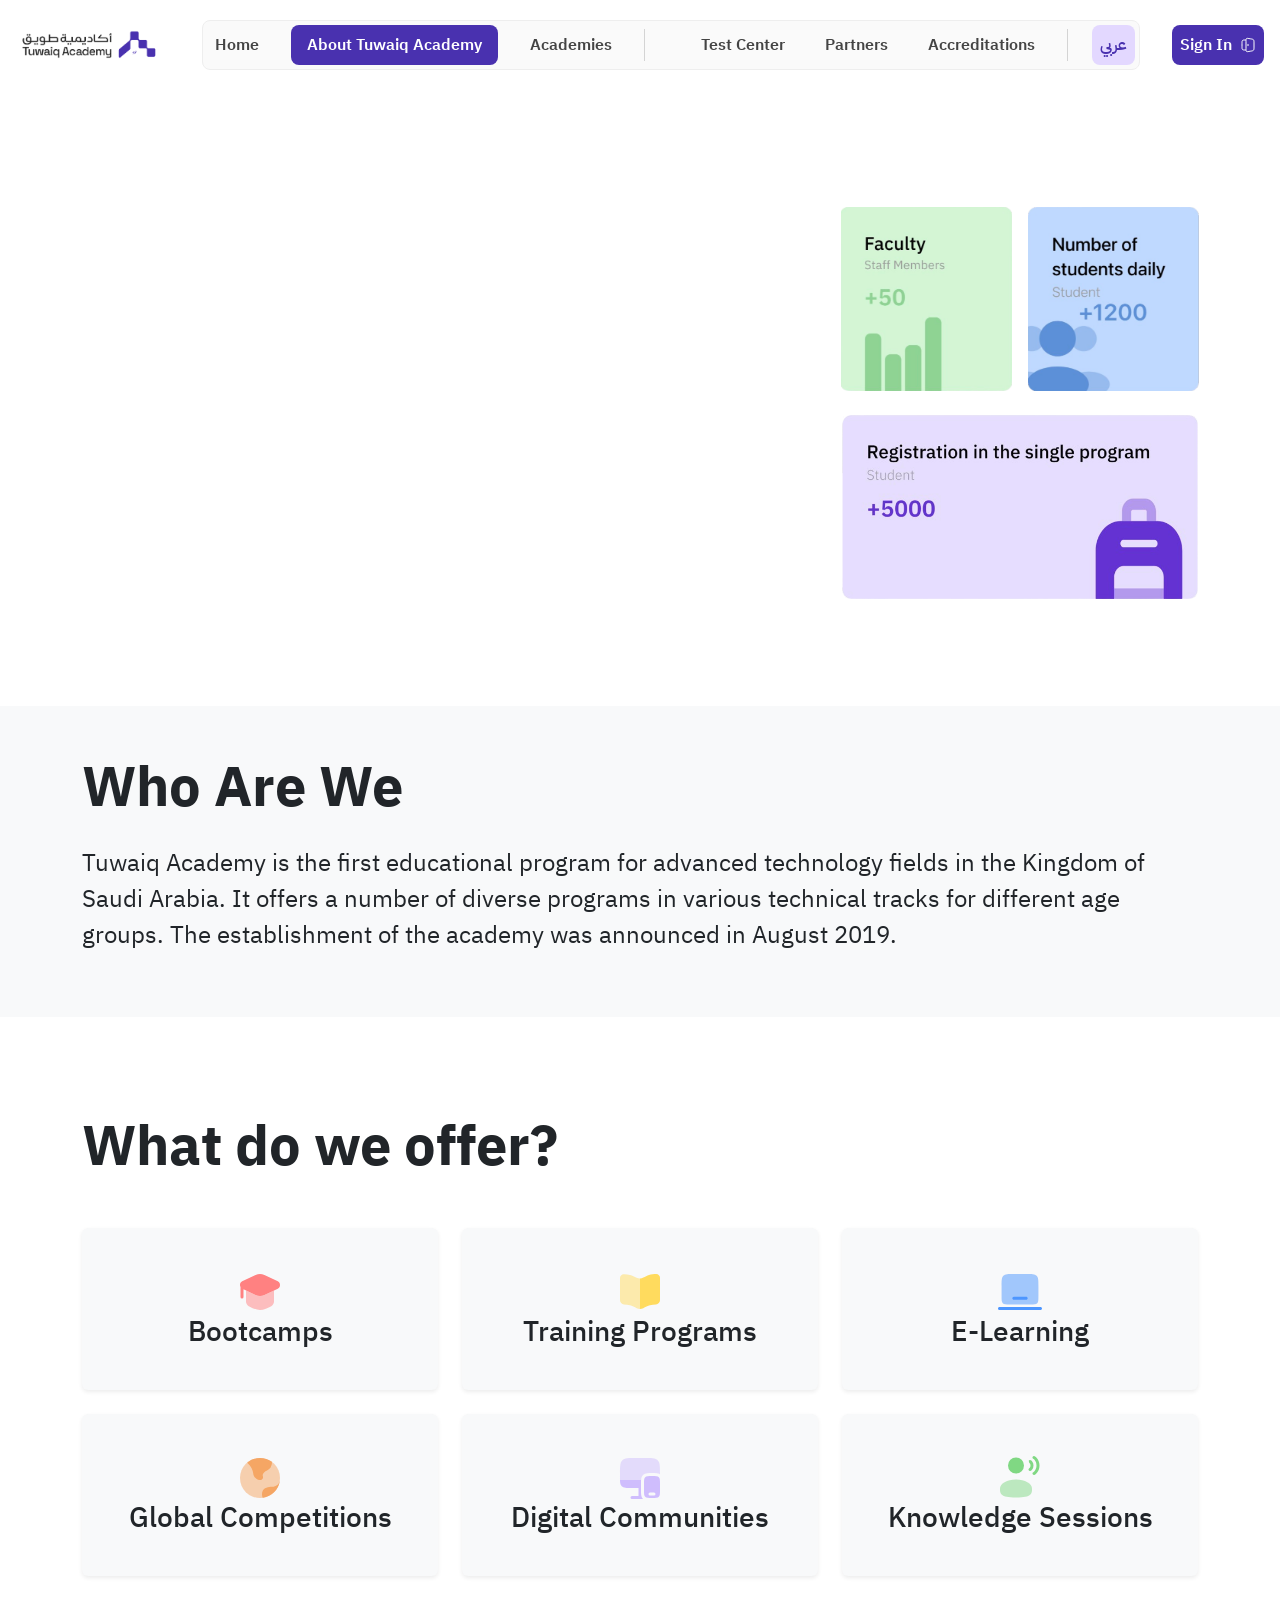
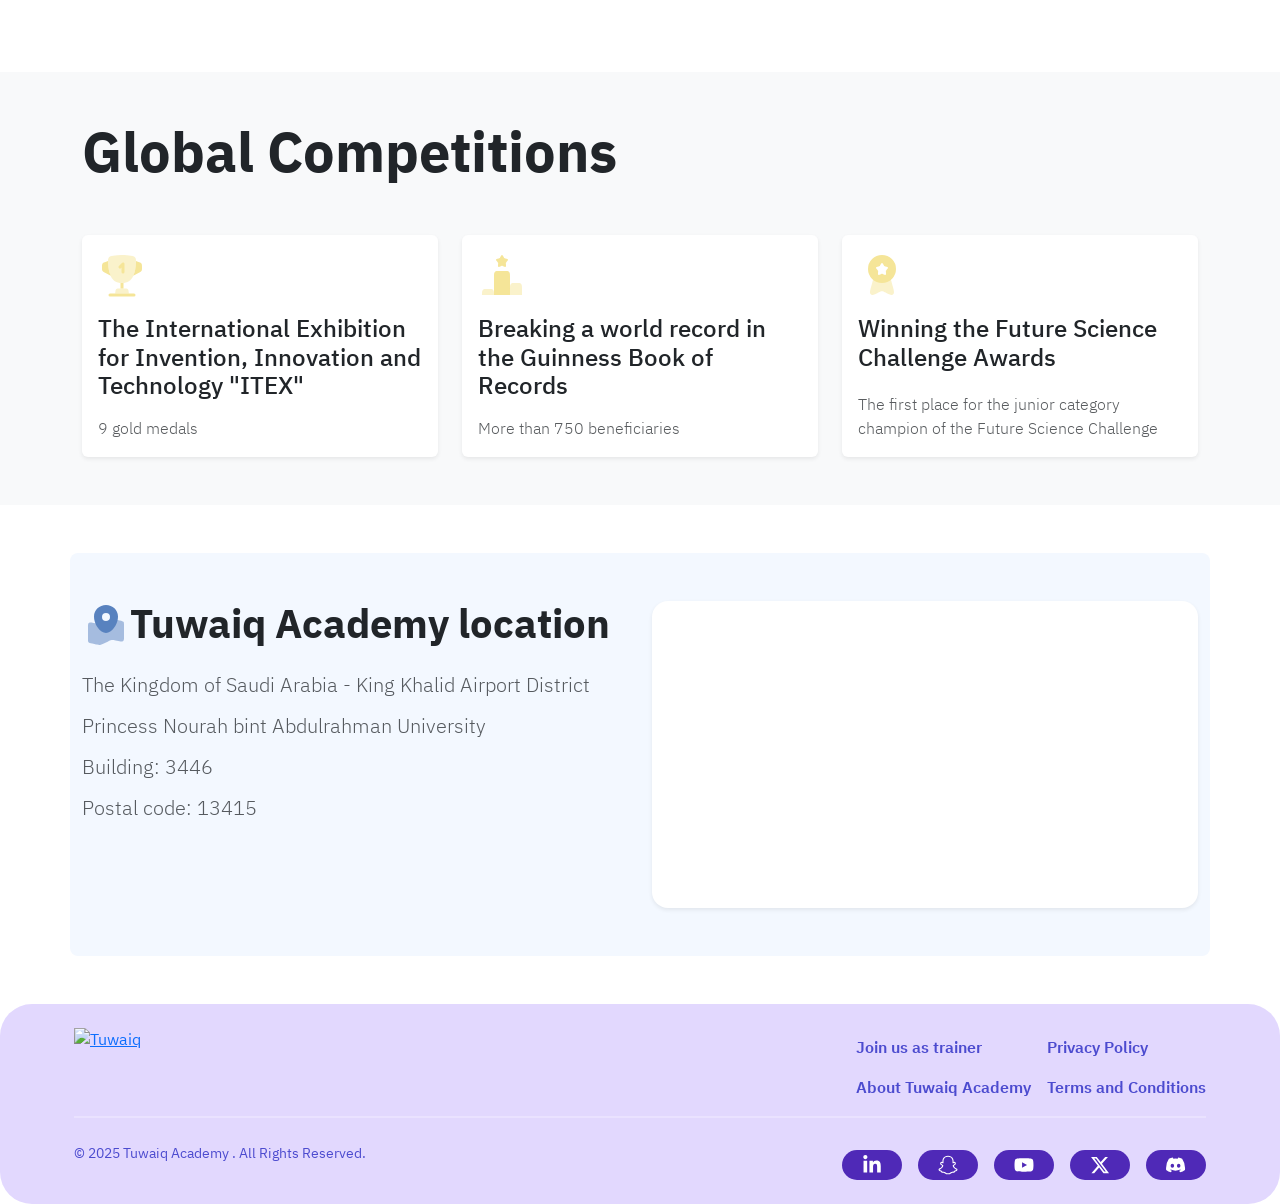
==== commit d569dd93: "pages marged" ====
--- a/tuwaiq-about.html
+++ b/tuwaiq-about.html
@@ -28,7 +28,7 @@
       <nav class="navbar navbar-expand-lg navbar-blur fixed-top">
         <div class="container-fluid mx-1">
           <!-- Logo -->
-          <a class="navbar-brand me-4" href="/">
+          <a class="navbar-brand me-4" href="">
             <img
               src="./media/logo-h.png"
               alt="Tuwaiq Academy"
@@ -140,7 +140,7 @@
           <div class="col-12 col-md-8">
             <div class="ratio ratio-16x9 rounded-4 overflow-hidden">
               <video
-                src="media/page-3/introVideo.mp4"
+                src="./media/page-3/introVideo.mp4"
                 autoplay
                 loop
                 muted
@@ -153,20 +153,20 @@
             <div class="d-flex flex-column gap-4">
               <div class="d-flex justify-content-center gap-3">
                 <img
-                  src="media/page-3/tuwaiq-faculy-N.png"
+                  src="./media/page-3/tuwaiq-faculy-N.png"
                   alt="Faculty"
                   class="img-fluid"
                   style="max-width: 48%"
                 />
                 <img
-                  src="media/page-3/tuwaiq-students-N.png"
+                  src="./media/page-3/tuwaiq-students-N.png"
                   alt="Students"
                   class="img-fluid"
                   style="max-width: 48%"
                 />
               </div>
               <img
-                src="media/page-3/tuwaiq-registration-N.png"
+                src="./media/page-3/tuwaiq-registration-N.png"
                 alt="Registration"
                 class="img-fluid w-100"
               />
@@ -198,8 +198,30 @@
           <div class="col">
             <div class="card bg-light rounded shadow-sm border-0 p-4 h-100">
               <div
-                class="card-body d-flex align-items-center justify-content-center"
-              >
+                class="card-body d-flex flex-column align-items-center justify-content-center"
+              >
+                <svg
+                  xmlns="http://www.w3.org/2000/svg"
+                  aria-hidden="true"
+                  role="img"
+                  width="3em"
+                  height="3em"
+                  viewBox="0 0 24 24"
+                  fill="none"
+                >
+                  <!-- Mortarboard cap top -->
+                  <path
+                    fill="#ff8181"
+                    d="M14.217 3.5a5.17 5.17 0 0 0-4.434 0L3.092 6.637c-1.076.504-1.357 1.927-.842 2.91V14.5a.75.75 0 0 0 1.5 0v-3.828L9.783 13.5a5.17 5.17 0 0 0 4.434 0l6.691-3.137c1.456-.682 1.456-3.044 0-3.726z"
+                  />
+                  <!-- Cap base (duotone shadow) -->
+                  <path
+                    fill="#ff8181"
+                    opacity=".5"
+                    d="M5 11.258L9.783 13.5a5.17 5.17 0 0 0 4.434 0L19 11.258v5.367c0 1.008-.503 1.952-1.385 2.44C16.146 19.88 13.796 21 12 21s-4.146-1.121-5.615-1.935C5.504 18.577 5 17.633 5 16.625z"
+                  />
+                </svg>
+
                 <h3 class="card-title text-center mb-0">Bootcamps</h3>
               </div>
             </div>
@@ -207,8 +229,32 @@
           <div class="col">
             <div class="card bg-light rounded shadow-sm border-0 p-4 h-100">
               <div
-                class="card-body d-flex align-items-center justify-content-center"
-              >
+                class="card-body d-flex flex-column align-items-center justify-content-center"
+              >
+                <svg
+                  xmlns="http://www.w3.org/2000/svg"
+                  aria-hidden="true"
+                  role="img"
+                  width="3em"
+                  height="3em"
+                  viewBox="0 0 24 24"
+                  fill="none"
+                >
+                  <!-- Left page (duotone shadow) -->
+                  <path
+                    fill="#ffdb5e"
+                    opacity=".5"
+                    fill-rule="evenodd"
+                    clip-rule="evenodd"
+                    d="M2 16.144V4.998c0-1.098.886-1.99 1.982-1.923c.977.06 2.131.179 3.018.413c1.05.276 2.296.866 3.282 1.388A3.5 3.5 0 0 0 12 5.275v15.2a3.46 3.46 0 0 1-1.628-.406c-1-.532-2.29-1.15-3.372-1.435c-.877-.232-2.016-.35-2.985-.411C2.906 18.153 2 17.255 2 16.143"
+                  />
+                  <!-- Right page -->
+                  <path
+                    fill="#ffdb5e"
+                    d="M22 16.144V4.934c0-1.073-.846-1.953-1.918-1.916c-1.129.04-2.535.156-3.582.47c-.908.271-1.965.816-2.826 1.315A3.5 3.5 0 0 1 12 5.275v15.2c.56 0 1.121-.136 1.628-.406c1-.532 2.29-1.15 3.372-1.435c.877-.232 2.016-.35 2.985-.411c1.109-.07 2.015-.968 2.015-2.08"
+                  />
+                </svg>
+
                 <h3 class="card-title text-center mb-0">Training Programs</h3>
               </div>
             </div>
@@ -216,8 +262,37 @@
           <div class="col">
             <div class="card bg-light rounded shadow-sm border-0 p-4 h-100">
               <div
-                class="card-body d-flex align-items-center justify-content-center"
-              >
+                class="card-body d-flex flex-column align-items-center justify-content-center"
+              >
+                <svg
+                  xmlns="http://www.w3.org/2000/svg"
+                  aria-hidden="true"
+                  role="img"
+                  width="3em"
+                  height="3em"
+                  viewBox="0 0 24 24"
+                  fill="none"
+                >
+                  <!-- Bottom laptop base -->
+                  <path
+                    fill="#4D96FF"
+                    fill-rule="evenodd"
+                    clip-rule="evenodd"
+                    d="M1 20.24c0-.42.344-.76.767-.76h20.466c.423 0 .767.34.767.76s-.344.76-.767.76H1.767A.764.764 0 0 1 1 20.24"
+                  />
+                  <!-- Screen area (duotone shadow) -->
+                  <path
+                    fill="#4D96FF"
+                    opacity=".5"
+                    d="M3.69 3.89c-.899.89-.899 2.324-.899 5.19v5.067c0 1.91 0 2.866.6 3.46c.599.593 1.564.593 3.493.593h10.233c1.93 0 2.894 0 3.493-.594c.6-.593.6-1.549.6-3.46V9.08c0-2.866 0-4.3-.9-5.19C19.412 3 17.965 3 15.07 3H8.93c-2.894 0-4.34 0-5.24.89"
+                  />
+                  <!-- Keyboard strip -->
+                  <path
+                    fill="#4D96FF"
+                    d="M8.93 14.4a.764.764 0 0 0-.767.76c0 .42.344.76.768.76h6.14c.423 0 .767-.34.767-.76s-.344-.76-.768-.76z"
+                  />
+                </svg>
+
                 <h3 class="card-title text-center mb-0">E-Learning</h3>
               </div>
             </div>
@@ -225,8 +300,26 @@
           <div class="col">
             <div class="card bg-light rounded shadow-sm border-0 p-4 h-100">
               <div
-                class="card-body d-flex align-items-center justify-content-center"
-              >
+                class="card-body d-flex flex-column align-items-center justify-content-center"
+              >
+                <svg
+                  xmlns="http://www.w3.org/2000/svg"
+                  aria-hidden="true"
+                  role="img"
+                  width="3em"
+                  height="3em"
+                  viewBox="0 0 24 24"
+                  fill="none"
+                >
+                  <!-- Globe background (duotone shadow) -->
+                  <circle cx="12" cy="12" r="10" fill="#f5a664" opacity=".5" />
+                  <!-- Continental outlines -->
+                  <path
+                    fill="#f5a664"
+                    d="M8.575 9.447C8.388 7.363 6.781 5.421 6 4.711l-.43-.37A9.96 9.96 0 0 1 12 2c2.214 0 4.26.72 5.916 1.936c.234.711-.212 2.196-.68 2.906c-.17.257-.554.577-.976.88c-.95.683-2.15 1.02-2.76 2.278a1.42 1.42 0 0 0-.083 1.016c.06.22.1.459.1.692c.002.755-.762 1.3-1.517 1.292c-1.964-.021-3.25-1.604-3.425-3.553m4.862 8.829c.988-1.862 4.281-1.862 4.281-1.862c3.432-.036 3.896-2.12 4.206-3.173a10.006 10.006 0 0 1-8.535 8.664c-.323-.68-.705-2.21.048-3.629"
+                  />
+                </svg>
+
                 <h3 class="card-title text-center mb-0">Global Competitions</h3>
               </div>
             </div>
@@ -234,8 +327,37 @@
           <div class="col">
             <div class="card bg-light rounded shadow-sm border-0 p-4 h-100">
               <div
-                class="card-body d-flex align-items-center justify-content-center"
-              >
+                class="card-body d-flex flex-column align-items-center justify-content-center"
+              >
+                <svg
+                  xmlns="http://www.w3.org/2000/svg"
+                  aria-hidden="true"
+                  role="img"
+                  width="3em"
+                  height="3em"
+                  viewBox="0 0 24 24"
+                  fill="none"
+                >
+                  <!-- Phone outline -->
+                  <path
+                    fill="#cfbdfd"
+                    fill-rule="evenodd"
+                    clip-rule="evenodd"
+                    d="M22 15v3c0 1.886 0 2.828-.586 3.414S19.886 22 18 22s-2.828 0-3.414-.586S14 19.886 14 18v-3c0-1.886 0-2.828.586-3.414S16.114 11 18 11s2.828 0 3.414.586S22 13.114 22 15m-5.75 5a.75.75 0 0 1 .75-.75h2a.75.75 0 0 1 0 1.5h-2a.75.75 0 0 1-.75-.75"
+                  />
+                  <!-- Device bottom/battery area -->
+                  <path
+                    fill="#cfbdfd"
+                    d="M8 17c-2.829 0-4.243 0-5.122-.879c-.569-.569-.807-1.363-.878-2.621V13h10.516v.5c-.016.437-.016.912-.016 1.41v3.18c0 .865 0 1.659.086 2.304c.096.711.32 1.463.939 2.08l.025.026H8A.75.75 0 0 1 8 21h3.25v-4z"
+                  />
+                  <!-- Screen area (duotone shadow) -->
+                  <path
+                    fill="#cfbdfd"
+                    opacity=".5"
+                    d="M10 2h4c3.771 0 5.657 0 6.828 1.172S22 6.229 22 10v.138c-.508-.333-1.069-.48-1.606-.551C19.75 9.5 18.955 9.5 18.09 9.5h-.18c-.865 0-1.659 0-2.304.087c-.711.095-1.463.32-2.08.938c-.588.588-.82 1.296-.924 1.975v.5H2v-.5c-.007-.45 0-.948 0-1.5v-1c0-3.771 0-5.657 1.172-6.828S6.229 2 10 2"
+                  />
+                </svg>
+
                 <h3 class="card-title text-center mb-0">Digital Communities</h3>
               </div>
             </div>
@@ -243,8 +365,35 @@
           <div class="col">
             <div class="card bg-light rounded shadow-sm border-0 p-4 h-100">
               <div
-                class="card-body d-flex align-items-center justify-content-center"
-              >
+                class="card-body d-flex flex-column align-items-center justify-content-center"
+              >
+                <svg
+                  xmlns="http://www.w3.org/2000/svg"
+                  aria-hidden="true"
+                  role="img"
+                  width="3em"
+                  height="3em"
+                  viewBox="0 0 24 24"
+                  fill="none"
+                >
+                  <!-- Speech bubble/user head -->
+                  <path
+                    fill="#80d883"
+                    d="M18.357 1.364a.75.75 0 0 1 1.029-.257L19 1.75l.386-.643h.001l.002.002l.003.002l.01.006a2 2 0 0 1 .114.076q.107.074.277.212c.222.185.512.462.802.838c.582.758 1.155 1.914 1.155 3.507s-.573 2.75-1.155 3.507c-.29.376-.58.653-.802.838a4 4 0 0 1-.378.28l-.013.008l-.01.006l-.003.002l-.002.001s-.001.001-.387-.642l.386.643a.75.75 0 0 1-.776-1.283l.005-.004l.04-.027q.061-.042.177-.136c.153-.128.363-.326.573-.6c.418-.542.845-1.386.845-2.593s-.427-2.05-.844-2.593a3.8 3.8 0 0 0-.574-.6a3 3 0 0 0-.217-.163l-.005-.003a.75.75 0 0 1-.253-1.027M10 9.75a4 4 0 1 0 0-8a4 4 0 0 0 0 8"
+                  />
+                  <!-- Secondary speech detail -->
+                  <path
+                    fill="#80d883"
+                    d="M17.386 3.107a.75.75 0 0 0-1.03.257l.25 1.024l.007.005l.063.049c.06.05.144.129.23.24a1.7 1.7 0 0 1 .344 1.068a1.7 1.7 0 0 1-.344 1.068a1.5 1.5 0 0 1-.293.29l-.008.004a.75.75 0 0 0 .78 1.281L17 7.75l.386.643h.001l.002-.001l.003-.002l.007-.005l.02-.012a2 2 0 0 0 .217-.162c.129-.107.294-.265.459-.479a3.2 3.2 0 0 0 .655-1.982a3.2 3.2 0 0 0-.655-1.982a3 3 0 0 0-.622-.604l-.054-.037l-.02-.012l-.007-.004l-.003-.002l-.002-.001s-.001-.001-.387.642z"
+                  />
+                  <!-- Base/duotone shadow -->
+                  <path
+                    fill="#80d883"
+                    opacity=".5"
+                    d="M2 17.25c0 2.485 0 4.5 8 4.5s8-2.015 8-4.5s-3.582-4.5-8-4.5s-8 2.015-8 4.5"
+                  />
+                </svg>
+
                 <h3 class="card-title text-center mb-0">Knowledge Sessions</h3>
               </div>
             </div>
@@ -263,7 +412,54 @@
             <div class="col">
               <div class="card rounded shadow-sm border-0 h-100">
                 <div class="card-body d-flex flex-column">
-                  <h4 class="card-title mb-3">
+                  <svg
+                    xmlns="http://www.w3.org/2000/svg"
+                    aria-hidden="true"
+                    role="img"
+                    width="3em"
+                    height="3em"
+                    viewBox="0 0 24 24"
+                    fill="none"
+                  >
+                    <!-- Cup bowl (duotone shadow) -->
+                    <path
+                      fill="#f5e598"
+                      opacity=".5"
+                      d="M12 16c-5.76 0-6.78-5.74-6.96-10.294c-.05-1.266-.076-1.9.4-2.485c.476-.586 1.045-.682 2.184-.874A26.4 26.4 0 0 1 12 2c1.783 0 3.253.157 4.377.347c1.138.192 1.708.288 2.183.874c.476.586.451 1.219.4 2.485C18.78 10.259 17.76 16 12 16"
+                    />
+                    <!-- Cup rim/detail -->
+                    <path
+                      fill="#f5e598"
+                      d="m17.64 12.422l2.817-1.565c.752-.418 1.128-.627 1.336-.979C22 9.526 22 9.096 22 8.235v-.073c0-1.043 0-1.565-.283-1.958s-.778-.558-1.768-.888L19 5l-.017.085q-.008.283-.022.621c-.088 2.225-.377 4.733-1.32 6.716M5.04 5.706c.087 2.225.376 4.733 1.32 6.716l-2.817-1.565c-.752-.418-1.129-.627-1.336-.979S2 9.096 2 8.235v-.073c0-1.043 0-1.565.283-1.958s.778-.558 1.768-.888L5 5l.017.087q.008.281.022.62"
+                    />
+                    <!-- Base line -->
+                    <path
+                      fill="#f5e598"
+                      fill-rule="evenodd"
+                      clip-rule="evenodd"
+                      d="M5.25 22a.75.75 0 0 1 .75-.75h12a.75.75 0 0 1 0 1.5H6a.75.75 0 0 1-.75-.75"
+                    />
+                    <!-- Cup foot (duotone shadow) -->
+                    <path
+                      fill="#f5e598"
+                      opacity=".5"
+                      d="M15.458 21.25H8.543l.297-1.75a1 1 0 0 1 .98-.804h4.36a1 1 0 0 1 .981.804z"
+                    />
+                    <!-- Stem -->
+                    <path
+                      fill="#f5e598"
+                      d="M12 16q-.39 0-.75-.034v2.73h1.5v-2.73A8 8 0 0 1 12 16"
+                    />
+                    <!-- Handle arrow -->
+                    <path
+                      fill="#f5e598"
+                      fill-rule="evenodd"
+                      clip-rule="evenodd"
+                      d="M12.787 5.807a.75.75 0 0 1 .463.693v4a.75.75 0 0 1-1.5 0V8.31l-.22.22a.75.75 0 1 1-1.06-1.06l1.5-1.5a.75.75 0 0 1 .817-.163"
+                    />
+                  </svg>
+
+                  <h4 class="card-title mb-3 mt-3">
                     The International Exhibition for Invention, Innovation and
                     Technology "ITEX"
                   </h4>
@@ -276,7 +472,29 @@
             <div class="col">
               <div class="card rounded shadow-sm border-0 h-100">
                 <div class="card-body d-flex flex-column">
-                  <h4 class="card-title mb-3">
+                  <svg
+                    xmlns="http://www.w3.org/2000/svg"
+                    aria-hidden="true"
+                    role="img"
+                    width="3em"
+                    height="3em"
+                    viewBox="0 0 24 24"
+                    fill="none"
+                  >
+                    <!-- Top medal/star detail -->
+                    <path
+                      fill="#f5e598"
+                      d="M11.146 3.023C11.526 2.34 11.716 2 12 2s.474.34.854 1.023l.098.176c.108.194.162.29.246.354c.085.064.19.088.4.135l.19.044c.738.167 1.107.25 1.195.532s-.164.577-.667 1.165l-.13.152c-.143.167-.215.25-.247.354s-.021.215 0 .438l.02.203c.076.785.114 1.178-.115 1.352c-.23.175-.576.015-1.267-.303l-.178-.082c-.197-.09-.295-.136-.399-.136s-.202.046-.399.136l-.178.082c-.691.318-1.037.478-1.267.303c-.23-.174-.191-.567-.115-1.352l.02-.203c.021-.223.032-.334 0-.438s-.104-.187-.247-.354l-.13-.152c-.503-.588-.755-.882-.667-1.165c.088-.282.457-.365 1.195-.532l.19-.044c.21-.047.315-.07.4-.135c.084-.064.138-.16.246-.354zM13 10h-2c-1.414 0-2.121 0-2.56.44C8 10.878 8 11.585 8 13v9h8v-9c0-1.414 0-2.121-.44-2.56C15.122 10 14.415 10 13 10"
+                    />
+                    <!-- Bottom ribbon tails (50% opacity) -->
+                    <path
+                      fill="#f5e598"
+                      opacity=".5"
+                      d="M7.56 19.44C7.122 19 6.415 19 5 19s-2.121 0-2.56.44C2 19.878 2 20.585 2 22h6c0-1.414 0-2.121-.44-2.56M16 19v3h6v-3c0-1.414 0-2.121-.44-2.56C21.122 16 20.415 16 19 16s-2.121 0-2.56.44C16 16.878 16 17.585 16 19"
+                    />
+                  </svg>
+
+                  <h4 class="card-title mb-3 mt-3">
                     Breaking a world record in the Guinness Book of Records
                   </h4>
                   <p class="text-muted fw-light mb-0 mt-auto">
@@ -290,7 +508,31 @@
             <div class="col">
               <div class="card rounded shadow-sm border-0 h-100">
                 <div class="card-body d-flex flex-column">
-                  <h4 class="card-title mb-3">
+                  <svg
+                    xmlns="http://www.w3.org/2000/svg"
+                    aria-hidden="true"
+                    role="img"
+                    width="3em"
+                    height="3em"
+                    viewBox="0 0 24 24"
+                    fill="none"
+                  >
+                    <!-- Main medal circle -->
+                    <path
+                      fill="#f5e598"
+                      fill-rule="evenodd"
+                      clip-rule="evenodd"
+                      d="M12 16a7 7 0 1 0 0-14a7 7 0 0 0 0 14m0-10c-.284 0-.474.34-.854 1.023l-.098.176c-.108.194-.162.29-.246.354c-.085.064-.19.088-.4.135l-.19.044c-.738.167-1.107.25-1.195.532s.164.577.667 1.165l.13.152c.143.167.215.25.247.354s.021.215 0 .438l-.02.203c-.076.785-.114 1.178.115 1.352c.23.174.576.015 1.267-.303l.178-.082c.197-.09.295-.135.399-.135s.202.045.399.135l.178.082c.691.319 1.037.477 1.267.303s.191-.567.115-1.352l-.02-.203c-.021-.223-.032-.334 0-.438s.104-.187.247-.354l.13-.152c.503-.588.755-.882.667-1.165c-.088-.282-.457-.365-1.195-.532l-.19-.044c-.21-.047-.315-.07-.4-.135c-.084-.064-.138-.16-.246-.354l-.098-.176C12.474 6.34 12.284 6 12 6"
+                    />
+                    <!-- Ribbon tails (50% opacity) -->
+                    <path
+                      fill="#f5e598"
+                      opacity=".5"
+                      d="M6.714 17.323L7.351 15L8 13h8l.649 2l.637 2.323c.628 2.292.942 3.438.523 4.065c-.147.22-.344.396-.573.513c-.652.332-1.66-.193-3.675-1.243c-.67-.35-1.006-.524-1.362-.562a2 2 0 0 0-.398 0c-.356.038-.691.213-1.362.562c-2.015 1.05-3.023 1.575-3.675 1.243a1.5 1.5 0 0 1-.573-.513c-.42-.627-.105-1.773.523-4.065"
+                    />
+                  </svg>
+
+                  <h4 class="card-title mb-3 mt-3">
                     Winning the Future Science Challenge Awards
                   </h4>
                   <p class="text-muted fw-light mb-0 mt-auto">
@@ -306,10 +548,37 @@
     </section>
 
     <section>
-      <div class="py-5 bg-light mt-5 mb-5 container rounded-3">
+      <div class="py-5 lite-brimary mt-5 mb-5 container rounded-3">
         <div class="row g-4 align-items-start">
           <div class="col-12 col-md-6">
-            <h1 class="mb-4 fw-bold">Tuwaiq Academy location</h1>
+            <div class="d-flex">
+              <svg
+                xmlns="http://www.w3.org/2000/svg"
+                aria-hidden="true"
+                role="img"
+                width="3em"
+                height="3em"
+                viewBox="0 0 24 24"
+                fill="none"
+              >
+                <!-- Outer map-pin shadow (50% opacity) -->
+                <path
+                  fill="#5882bf"
+                  opacity=".5"
+                  d="M3 13.037c0-1.103 0-1.655.393-1.976c.139-.114.308-.206.497-.269c.532-.177 1.231-.002 2.629.346c1.067.267 1.6.4 2.14.386q.298-.008.588-.059c.525-.093.993-.326 1.929-.793l1.382-.69c1.2-.599 1.799-.898 2.487-.967s1.372.102 2.739.443l1.165.29c.99.247 1.485.371 1.768.665s.283.685.283 1.466v6.084c0 1.103 0 1.655-.393 1.976a1.6 1.6 0 0 1-.497.269c-.532.177-1.231.003-2.629-.346c-1.067-.267-1.6-.4-2.14-.386a4 4 0 0 0-.588.059c-.525.093-.993.326-1.929.793l-1.382.69c-1.2.599-1.799.898-2.487.967s-1.372-.102-2.739-.443l-1.165-.29c-.99-.247-1.485-.371-1.768-.665S3 19.902 3 19.121z"
+                />
+                <!-- Inner map-pin shape -->
+                <path
+                  fill="#5882bf"
+                  fill-rule="evenodd"
+                  clip-rule="evenodd"
+                  d="M12 2C8.686 2 6 4.552 6 7.7c0 3.124 1.915 6.769 4.903 8.072a2.76 2.76 0 0 0 2.194 0C16.085 14.47 18 10.824 18 7.7C18 4.552 15.314 2 12 2m0 8a2 2 0 1 0 0-4a2 2 0 0 0 0 4"
+                />
+              </svg>
+
+              <h1 class="mb-4 fw-bold">Tuwaiq Academy location</h1>
+            </div>
+
             <p class="fw-light text-muted lh-sm fs-5">
               The Kingdom of Saudi Arabia - King Khalid Airport District
             </p>
@@ -375,7 +644,7 @@
                     </a>
                   </li>
                   <li>
-                    <a href="/about" class="text-decoration-none text-tuwaiq">
+                    <a href="" class="text-decoration-none text-tuwaiq">
                       About Tuwaiq Academy
                     </a>
                   </li>
@@ -386,12 +655,12 @@
               <div class="flex-fill">
                 <ul class="list-unstyled fw-semibold mb-0">
                   <li class="mb-3">
-                    <a href="/privacy" class="text-decoration-none text-tuwaiq">
+                    <a href="" class="text-decoration-none text-tuwaiq">
                       Privacy Policy
                     </a>
                   </li>
                   <li>
-                    <a href="/terms" class="text-decoration-none text-tuwaiq">
+                    <a href="" class="text-decoration-none text-tuwaiq">
                       Terms and Conditions
                     </a>
                   </li>
--- a/p2-p3.css
+++ b/p2-p3.css
@@ -20,5 +20,12 @@
   font-weight: 300;
 }
 .font-light-gray {
-  color: #898989;
+  color: #d6dadf;
 }
+
+.text-12px {
+  font-size: 12px;
+}
+.text-14px {
+  font-size: 14px;
+}
--- a/style.css
+++ b/style.css
@@ -1,8 +1,9 @@
 body {
-  font-family: IBM Plex Sans Arabic !important;
   padding-top: 100px;
   width: 100%;
 }
+
+/* navbar section start ----------------*/
 
 /* Navbar backdrop blur */
 .navbar-blur {
@@ -71,7 +72,7 @@
   background-color: #4f29b7 !important;
 }
 .light-gray {
-  color: #ff0000;
+  color: #a3a3a3;
 }
 .bg-beige {
   background-color: #e8dfd0 !important;
@@ -79,8 +80,9 @@
 .shadow-offset {
   box-shadow: 5px 5px #4f29b7 !important;
 }
-
-/* page1-hero */
+/* navbar section end ----------------*/
+
+/* page1-hero start ------------ */
 .min-h-30rem {
   min-height: 30rem;
 }
@@ -128,8 +130,6 @@
 .hover-shadow:hover {
   box-shadow: 8px 8px rgba(0, 0, 0, 0.1) !important;
 }
-/* page1-hero */
-
 /* slideshow */
 /* your custom teal background */
 .bg-custom-teal {
@@ -208,8 +208,9 @@
 .carousel-item {
   transition: transform 0.7s ease;
 }
-
-/* footer */
+/* page1-hero end ------------ */
+
+/* footer start --------- */
 
 /* base “pill” button */
 .subscribe-btn {
@@ -280,3 +281,4 @@
   width: 20px; /* was ~20px */
   height: 20px; /* was ~20px */
 }
+/* footer end --------- */
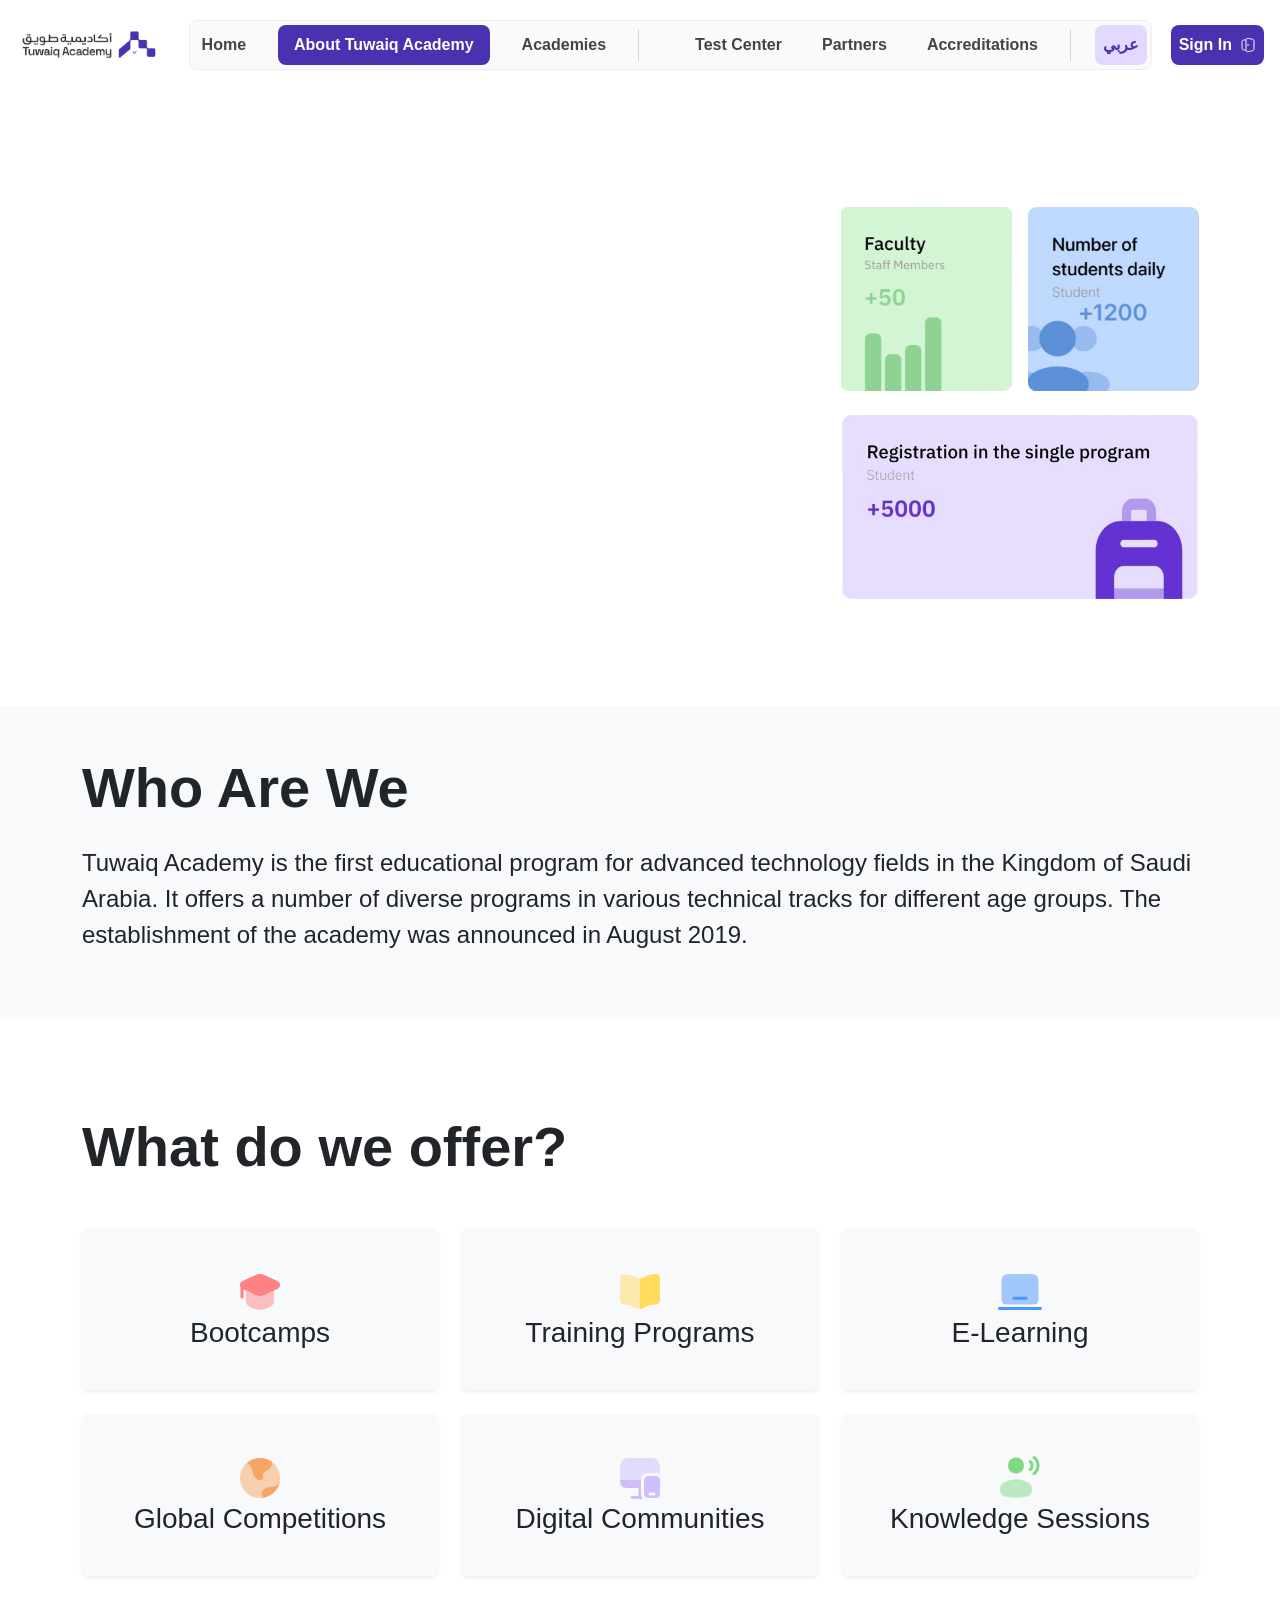
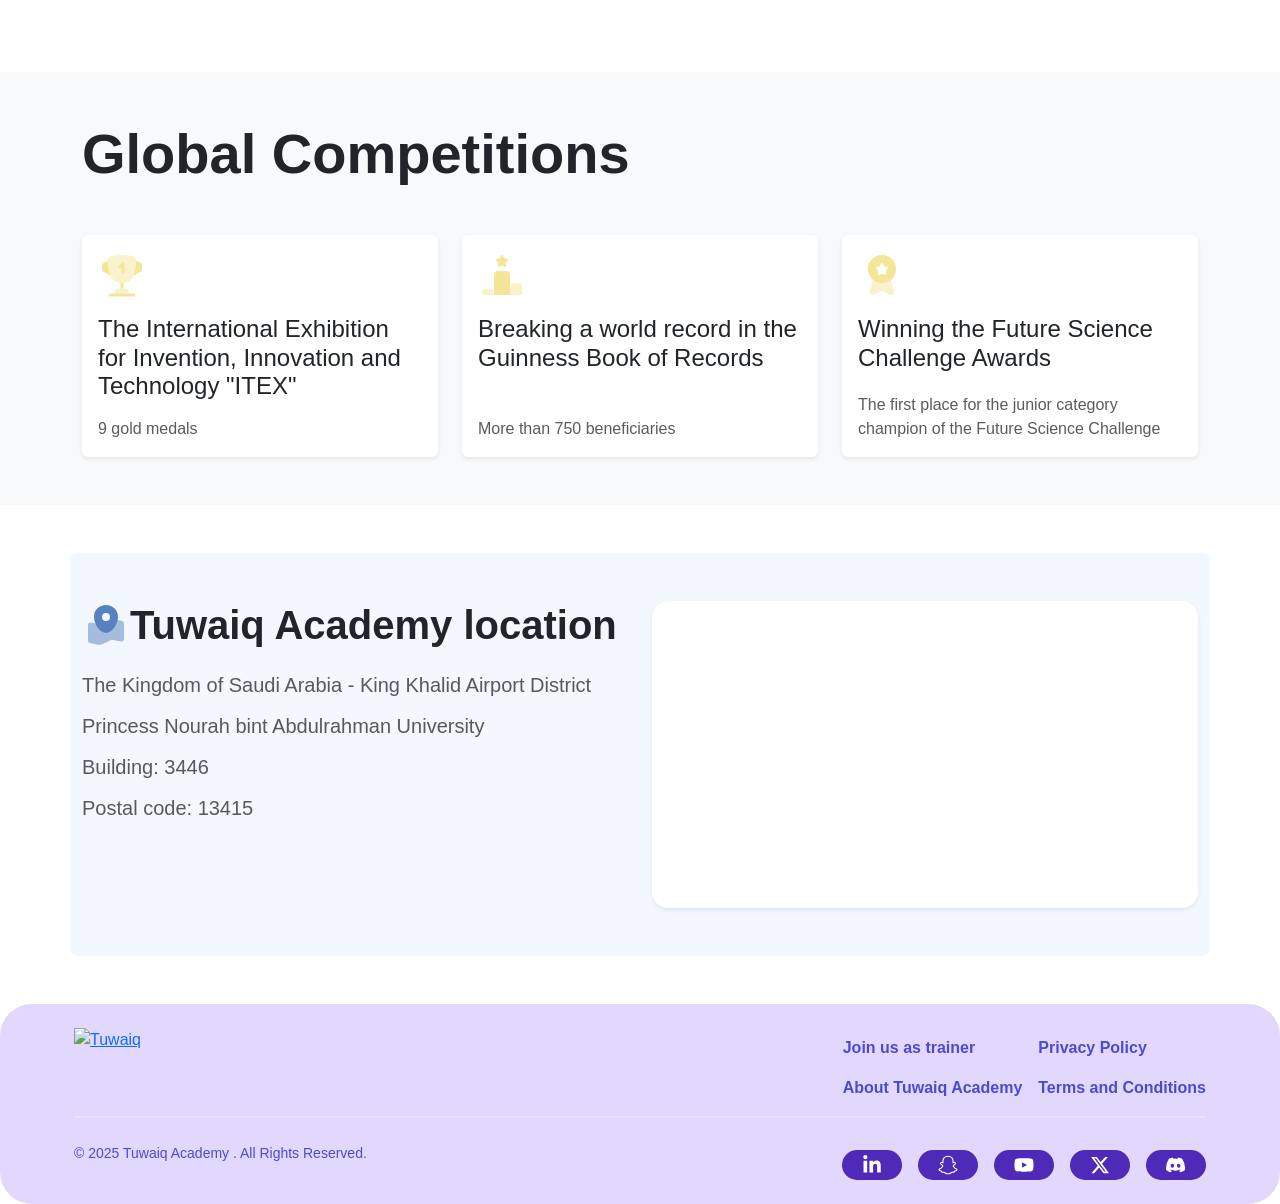
==== commit 491e3f63: "final v1" ====
--- a/tuwaiq-about.html
+++ b/tuwaiq-about.html
@@ -3,7 +3,7 @@
   <head>
     <meta charset="utf-8" />
     <meta name="viewport" content="width=device-width, initial-scale=1" />
-    <title>Tuwaiq Partners</title>
+    <title>Tuwaiq Academy | About</title>
     <link
       href="https://cdn.jsdelivr.net/npm/bootstrap@5.3.5/dist/css/bootstrap.min.css"
       rel="stylesheet"
@@ -15,10 +15,7 @@
       type="image/x-icon"
       href="https://cdn.tuwaiq.edu.sa/landing/images/logo/favicon.ico"
     />
-    <link
-      href="https://fonts.googleapis.com/css2?family=IBM+Plex+Sans+Arabic&display=swap"
-      rel="stylesheet"
-    />
+
     <link rel="stylesheet" href="p2-p3.css" />
     <link rel="stylesheet" href="style.css" />
   </head>
--- a/style.css
+++ b/style.css
@@ -1,6 +1,9 @@
 body {
   padding-top: 100px;
   width: 100%;
+}
+.ibm-plex {
+  font-family: "IBM Plex Sans Arabic", sans-serif !important;
 }
 
 /* navbar section start ----------------*/
